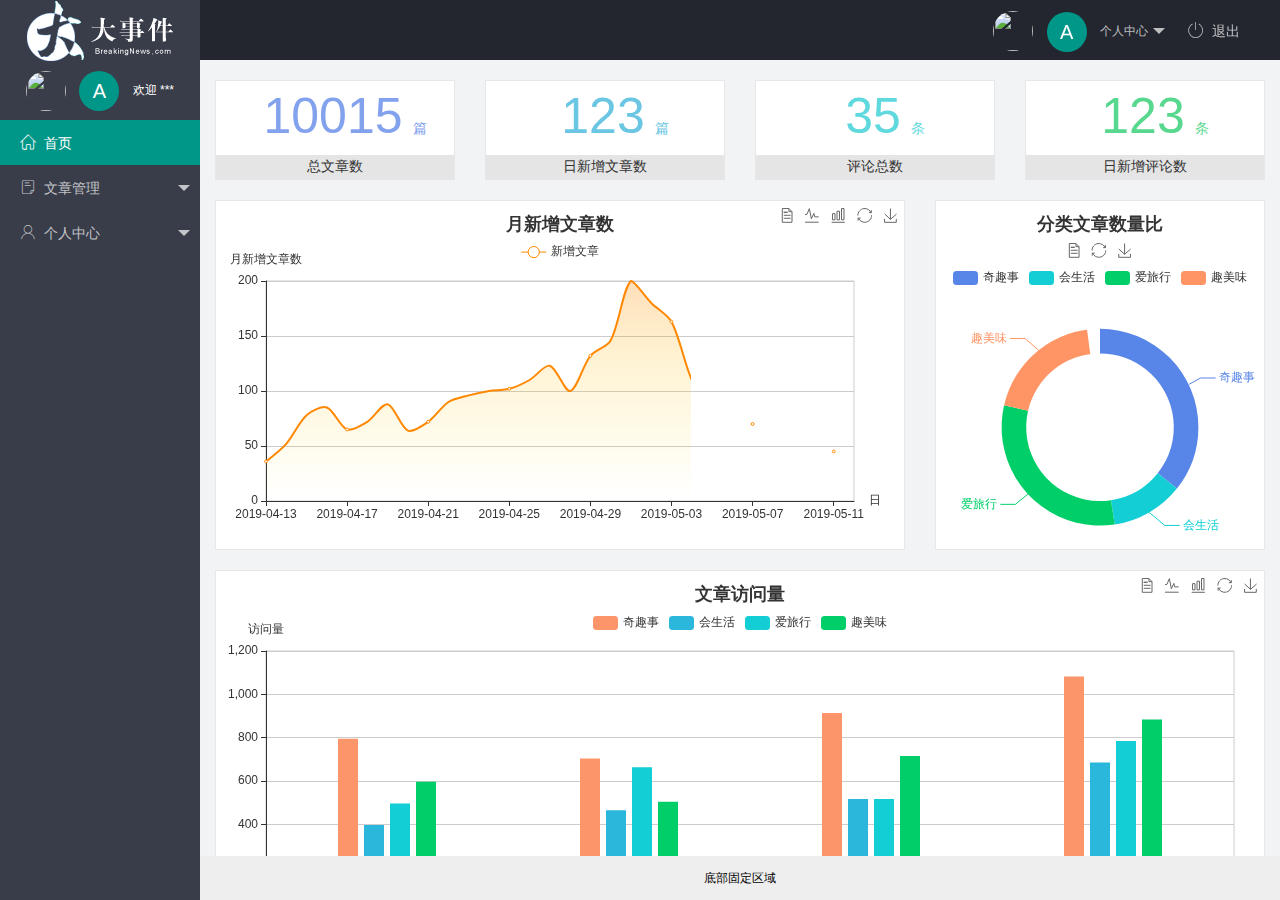
==== index.html @ 22b83db7 "首页内容完成" ====
<!DOCTYPE html>
<html lang="en">

<head>
    <meta charset="UTF-8" />
    <meta http-equiv="X-UA-Compatible" content="IE=edge" />
    <meta name="viewport" content="width=device-width, initial-scale=1.0" />
    <title>Document</title>
    <link rel="stylesheet" href="/assets/lib/layui/css/layui.css" />
    <link rel="stylesheet" href="/assets/fonts/iconfont.css">
    <link rel="stylesheet" href="/assets/css/index.css">
</head>

<body>
    <div class="layui-layout layui-layout-admin">
        <!-- 头部区域 S-->
        <div class="layui-header">
            <div class="layui-logo layui-hide-xs layui-bg-black">
                <img src="/assets/images/logo.png" alt="" />
            </div>

            <ul class="layui-nav layui-layout-right">
                <li class="layui-nav-item layui-hide layui-show-md-inline-block">
                    <a href="javascript:;" class="userinfo">
                        <img src="http://t.cn/RCzsdCq" class="layui-nav-img" />
                        <span class="text-avatar">A</span>
                        个人中心
                    </a>

                    <dl class="layui-nav-child">
                        <dd><a href="">基本资料</a></dd>
                        <dd><a href="">更换头像</a></dd>
                        <dd><a href="">重置密码</a></dd>
                    </dl>
                </li>
                <li class="layui-nav-item" lay-header-event="menuRight" lay-unselect>
                    <a href="javascript:;"><span class="iconfont icon-tuichu"></span>退出</a>
                </li>
            </ul>
        </div>
        <!-- 头部区域 E-->

        <!-- 侧边栏 S-->
        <div class="layui-side layui-bg-black">
            <div class="userinfo">
                <img src="http://t.cn/RCzsdCq" class="layui-nav-img" />
                <span class="text-avatar">A</span>
                <span id="welcome">欢迎 ***</span>
            </div>
            <div class="layui-side-scroll">
                <!-- 左侧导航区域（可配合layui已有的垂直导航） -->
                <ul class="layui-nav layui-nav-tree" lay-shrink="all">
                    <li class="layui-nav-item layui-this">
                        <a href="/home/dashboard.html" target="fm"><span class="iconfont icon-home"></span>首页</a>
                    </li>
                    <li class="layui-nav-item">
                        <a class="" href="javascript:;"><span class="iconfont icon-16"></span>文章管理</a>
                        <dl class="layui-nav-child">
                            <dd><a href="javascript:;"><i class="layui-icon layui-icon-app"></i>文章类别</a></dd>
                            <dd><a href="javascript:;"><i class="layui-icon layui-icon-app"></i>文章列表</a></dd>
                            <dd><a href="javascript:;"><i class="layui-icon layui-icon-app"></i>发布文章</a></dd>
                        </dl>
                    </li>
                    <li class="layui-nav-item">
                        <a href="javascript:;"><span class="iconfont icon-user"></span>个人中心</a>
                        <dl class="layui-nav-child">
                            <dd><a href="javascript:;"><i class="layui-icon layui-icon-app"></i>基本资料</a></dd>
                            <dd><a href="javascript:;"><i class="layui-icon layui-icon-app"></i>更换头像</a></dd>
                            <dd><a href="javascript:;"><i class="layui-icon layui-icon-app"></i>重置密码</a></dd>
                        </dl>
                    </li>
                </ul>
            </div>
        </div>
        <!-- 侧边栏 E-->

        <!-- 主体区域 S-->
        <div class="layui-body">
            <!-- 内容主体区域 -->
            <iframe name="fm" src="/home/dashboard.html" frameborder="0"></iframe>
        </div>
        <!-- 主体区域 E-->

        <!-- 底部区域 S-->
        <div class="layui-footer">
            <!-- 底部固定区域 -->
            底部固定区域
        </div>
        <!-- 底部区域 E-->

    </div>
    <script src="/assets/lib/layui/layui.all.js"></script>
</body>

</html>
---- assets/lib/layui/css/layui.css ----
/** layui-v2.5.5 MIT License By https://www.layui.com */
 .layui-inline,img{display:inline-block;vertical-align:middle}h1,h2,h3,h4,h5,h6{font-weight:400}.layui-edge,.layui-header,.layui-inline,.layui-main{position:relative}.layui-body,.layui-edge,.layui-elip{overflow:hidden}.layui-btn,.layui-edge,.layui-inline,img{vertical-align:middle}.layui-btn,.layui-disabled,.layui-icon,.layui-unselect{-moz-user-select:none;-webkit-user-select:none;-ms-user-select:none}.layui-elip,.layui-form-checkbox span,.layui-form-pane .layui-form-label{text-overflow:ellipsis;white-space:nowrap}.layui-breadcrumb,.layui-tree-btnGroup{visibility:hidden}blockquote,body,button,dd,div,dl,dt,form,h1,h2,h3,h4,h5,h6,input,li,ol,p,pre,td,textarea,th,ul{margin:0;padding:0;-webkit-tap-highlight-color:rgba(0,0,0,0)}a:active,a:hover{outline:0}img{border:none}li{list-style:none}table{border-collapse:collapse;border-spacing:0}h4,h5,h6{font-size:100%}button,input,optgroup,option,select,textarea{font-family:inherit;font-size:inherit;font-style:inherit;font-weight:inherit;outline:0}pre{white-space:pre-wrap;white-space:-moz-pre-wrap;white-space:-pre-wrap;white-space:-o-pre-wrap;word-wrap:break-word}body{line-height:24px;font:14px Helvetica Neue,Helvetica,PingFang SC,Tahoma,Arial,sans-serif}hr{height:1px;margin:10px 0;border:0;clear:both}a{color:#333;text-decoration:none}a:hover{color:#777}a cite{font-style:normal;*cursor:pointer}.layui-border-box,.layui-border-box *{box-sizing:border-box}.layui-box,.layui-box *{box-sizing:content-box}.layui-clear{clear:both;*zoom:1}.layui-clear:after{content:'\20';clear:both;*zoom:1;display:block;height:0}.layui-inline{*display:inline;*zoom:1}.layui-edge{display:inline-block;width:0;height:0;border-width:6px;border-style:dashed;border-color:transparent}.layui-edge-top{top:-4px;border-bottom-color:#999;border-bottom-style:solid}.layui-edge-right{border-left-color:#999;border-left-style:solid}.layui-edge-bottom{top:2px;border-top-color:#999;border-top-style:solid}.layui-edge-left{border-right-color:#999;border-right-style:solid}.layui-disabled,.layui-disabled:hover{color:#d2d2d2!important;cursor:not-allowed!important}.layui-circle{border-radius:100%}.layui-show{display:block!important}.layui-hide{display:none!important}@font-face{font-family:layui-icon;src:url(../font/iconfont.eot?v=250);src:url(../font/iconfont.eot?v=250#iefix) format('embedded-opentype'),url(../font/iconfont.woff2?v=250) format('woff2'),url(../font/iconfont.woff?v=250) format('woff'),url(../font/iconfont.ttf?v=250) format('truetype'),url(../font/iconfont.svg?v=250#layui-icon) format('svg')}.layui-icon{font-family:layui-icon!important;font-size:16px;font-style:normal;-webkit-font-smoothing:antialiased;-moz-osx-font-smoothing:grayscale}.layui-icon-reply-fill:before{content:"\e611"}.layui-icon-set-fill:before{content:"\e614"}.layui-icon-menu-fill:before{content:"\e60f"}.layui-icon-search:before{content:"\e615"}.layui-icon-share:before{content:"\e641"}.layui-icon-set-sm:before{content:"\e620"}.layui-icon-engine:before{content:"\e628"}.layui-icon-close:before{content:"\1006"}.layui-icon-close-fill:before{content:"\1007"}.layui-icon-chart-screen:before{content:"\e629"}.layui-icon-star:before{content:"\e600"}.layui-icon-circle-dot:before{content:"\e617"}.layui-icon-chat:before{content:"\e606"}.layui-icon-release:before{content:"\e609"}.layui-icon-list:before{content:"\e60a"}.layui-icon-chart:before{content:"\e62c"}.layui-icon-ok-circle:before{content:"\1005"}.layui-icon-layim-theme:before{content:"\e61b"}.layui-icon-table:before{content:"\e62d"}.layui-icon-right:before{content:"\e602"}.layui-icon-left:before{content:"\e603"}.layui-icon-cart-simple:before{content:"\e698"}.layui-icon-face-cry:before{content:"\e69c"}.layui-icon-face-smile:before{content:"\e6af"}.layui-icon-survey:before{content:"\e6b2"}.layui-icon-tree:before{content:"\e62e"}.layui-icon-upload-circle:before{content:"\e62f"}.layui-icon-add-circle:before{content:"\e61f"}.layui-icon-download-circle:before{content:"\e601"}.layui-icon-templeate-1:before{content:"\e630"}.layui-icon-util:before{content:"\e631"}.layui-icon-face-surprised:before{content:"\e664"}.layui-icon-edit:before{content:"\e642"}.layui-icon-speaker:before{content:"\e645"}.layui-icon-down:before{content:"\e61a"}.layui-icon-file:before{content:"\e621"}.layui-icon-layouts:before{content:"\e632"}.layui-icon-rate-half:before{content:"\e6c9"}.layui-icon-add-circle-fine:before{content:"\e608"}.layui-icon-prev-circle:before{content:"\e633"}.layui-icon-read:before{content:"\e705"}.layui-icon-404:before{content:"\e61c"}.layui-icon-carousel:before{content:"\e634"}.layui-icon-help:before{content:"\e607"}.layui-icon-code-circle:before{content:"\e635"}.layui-icon-water:before{content:"\e636"}.layui-icon-username:before{content:"\e66f"}.layui-icon-find-fill:before{content:"\e670"}.layui-icon-about:before{content:"\e60b"}.layui-icon-location:before{content:"\e715"}.layui-icon-up:before{content:"\e619"}.layui-icon-pause:before{content:"\e651"}.layui-icon-date:before{content:"\e637"}.layui-icon-layim-uploadfile:before{content:"\e61d"}.layui-icon-delete:before{content:"\e640"}.layui-icon-play:before{content:"\e652"}.layui-icon-top:before{content:"\e604"}.layui-icon-friends:before{content:"\e612"}.layui-icon-refresh-3:before{content:"\e9aa"}.layui-icon-ok:before{content:"\e605"}.layui-icon-layer:before{content:"\e638"}.layui-icon-face-smile-fine:before{content:"\e60c"}.layui-icon-dollar:before{content:"\e659"}.layui-icon-group:before{content:"\e613"}.layui-icon-layim-download:before{content:"\e61e"}.layui-icon-picture-fine:before{content:"\e60d"}.layui-icon-link:before{content:"\e64c"}.layui-icon-diamond:before{content:"\e735"}.layui-icon-log:before{content:"\e60e"}.layui-icon-rate-solid:before{content:"\e67a"}.layui-icon-fonts-del:before{content:"\e64f"}.layui-icon-unlink:before{content:"\e64d"}.layui-icon-fonts-clear:before{content:"\e639"}.layui-icon-triangle-r:before{content:"\e623"}.layui-icon-circle:before{content:"\e63f"}.layui-icon-radio:before{content:"\e643"}.layui-icon-align-center:before{content:"\e647"}.layui-icon-align-right:before{content:"\e648"}.layui-icon-align-left:before{content:"\e649"}.layui-icon-loading-1:before{content:"\e63e"}.layui-icon-return:before{content:"\e65c"}.layui-icon-fonts-strong:before{content:"\e62b"}.layui-icon-upload:before{content:"\e67c"}.layui-icon-dialogue:before{content:"\e63a"}.layui-icon-video:before{content:"\e6ed"}.layui-icon-headset:before{content:"\e6fc"}.layui-icon-cellphone-fine:before{content:"\e63b"}.layui-icon-add-1:before{content:"\e654"}.layui-icon-face-smile-b:before{content:"\e650"}.layui-icon-fonts-html:before{content:"\e64b"}.layui-icon-form:before{content:"\e63c"}.layui-icon-cart:before{content:"\e657"}.layui-icon-camera-fill:before{content:"\e65d"}.layui-icon-tabs:before{content:"\e62a"}.layui-icon-fonts-code:before{content:"\e64e"}.layui-icon-fire:before{content:"\e756"}.layui-icon-set:before{content:"\e716"}.layui-icon-fonts-u:before{content:"\e646"}.layui-icon-triangle-d:before{content:"\e625"}.layui-icon-tips:before{content:"\e702"}.layui-icon-picture:before{content:"\e64a"}.layui-icon-more-vertical:before{content:"\e671"}.layui-icon-flag:before{content:"\e66c"}.layui-icon-loading:before{content:"\e63d"}.layui-icon-fonts-i:before{content:"\e644"}.layui-icon-refresh-1:before{content:"\e666"}.layui-icon-rmb:before{content:"\e65e"}.layui-icon-home:before{content:"\e68e"}.layui-icon-user:before{content:"\e770"}.layui-icon-notice:before{content:"\e667"}.layui-icon-login-weibo:before{content:"\e675"}.layui-icon-voice:before{content:"\e688"}.layui-icon-upload-drag:before{content:"\e681"}.layui-icon-login-qq:before{content:"\e676"}.layui-icon-snowflake:before{content:"\e6b1"}.layui-icon-file-b:before{content:"\e655"}.layui-icon-template:before{content:"\e663"}.layui-icon-auz:before{content:"\e672"}.layui-icon-console:before{content:"\e665"}.layui-icon-app:before{content:"\e653"}.layui-icon-prev:before{content:"\e65a"}.layui-icon-website:before{content:"\e7ae"}.layui-icon-next:before{content:"\e65b"}.layui-icon-component:before{content:"\e857"}.layui-icon-more:before{content:"\e65f"}.layui-icon-login-wechat:before{content:"\e677"}.layui-icon-shrink-right:before{content:"\e668"}.layui-icon-spread-left:before{content:"\e66b"}.layui-icon-camera:before{content:"\e660"}.layui-icon-note:before{content:"\e66e"}.layui-icon-refresh:before{content:"\e669"}.layui-icon-female:before{content:"\e661"}.layui-icon-male:before{content:"\e662"}.layui-icon-password:before{content:"\e673"}.layui-icon-senior:before{content:"\e674"}.layui-icon-theme:before{content:"\e66a"}.layui-icon-tread:before{content:"\e6c5"}.layui-icon-praise:before{content:"\e6c6"}.layui-icon-star-fill:before{content:"\e658"}.layui-icon-rate:before{content:"\e67b"}.layui-icon-template-1:before{content:"\e656"}.layui-icon-vercode:before{content:"\e679"}.layui-icon-cellphone:before{content:"\e678"}.layui-icon-screen-full:before{content:"\e622"}.layui-icon-screen-restore:before{content:"\e758"}.layui-icon-cols:before{content:"\e610"}.layui-icon-export:before{content:"\e67d"}.layui-icon-print:before{content:"\e66d"}.layui-icon-slider:before{content:"\e714"}.layui-icon-addition:before{content:"\e624"}.layui-icon-subtraction:before{content:"\e67e"}.layui-icon-service:before{content:"\e626"}.layui-icon-transfer:before{content:"\e691"}.layui-main{width:1140px;margin:0 auto}.layui-header{z-index:1000;height:60px}.layui-header a:hover{transition:all .5s;-webkit-transition:all .5s}.layui-side{position:fixed;left:0;top:0;bottom:0;z-index:999;width:200px;overflow-x:hidden}.layui-side-scroll{position:relative;width:220px;height:100%;overflow-x:hidden}.layui-body{position:absolute;left:200px;right:0;top:0;bottom:0;z-index:998;width:auto;overflow-y:auto;box-sizing:border-box}.layui-layout-body{overflow:hidden}.layui-layout-admin .layui-header{background-color:#23262E}.layui-layout-admin .layui-side{top:60px;width:200px;overflow-x:hidden}.layui-layout-admin .layui-body{position:fixed;top:60px;bottom:44px}.layui-layout-admin .layui-main{width:auto;margin:0 15px}.layui-layout-admin .layui-footer{position:fixed;left:200px;right:0;bottom:0;height:44px;line-height:44px;padding:0 15px;background-color:#eee}.layui-layout-admin .layui-logo{position:absolute;left:0;top:0;width:200px;height:100%;line-height:60px;text-align:center;color:#009688;font-size:16px}.layui-layout-admin .layui-header .layui-nav{background:0 0}.layui-layout-left{position:absolute!important;left:200px;top:0}.layui-layout-right{position:absolute!important;right:0;top:0}.layui-container{position:relative;margin:0 auto;padding:0 15px;box-sizing:border-box}.layui-fluid{position:relative;margin:0 auto;padding:0 15px}.layui-row:after,.layui-row:before{content:'';display:block;clear:both}.layui-col-lg1,.layui-col-lg10,.layui-col-lg11,.layui-col-lg12,.layui-col-lg2,.layui-col-lg3,.layui-col-lg4,.layui-col-lg5,.layui-col-lg6,.layui-col-lg7,.layui-col-lg8,.layui-col-lg9,.layui-col-md1,.layui-col-md10,.layui-col-md11,.layui-col-md12,.layui-col-md2,.layui-col-md3,.layui-col-md4,.layui-col-md5,.layui-col-md6,.layui-col-md7,.layui-col-md8,.layui-col-md9,.layui-col-sm1,.layui-col-sm10,.layui-col-sm11,.layui-col-sm12,.layui-col-sm2,.layui-col-sm3,.layui-col-sm4,.layui-col-sm5,.layui-col-sm6,.layui-col-sm7,.layui-col-sm8,.layui-col-sm9,.layui-col-xs1,.layui-col-xs10,.layui-col-xs11,.layui-col-xs12,.layui-col-xs2,.layui-col-xs3,.layui-col-xs4,.layui-col-xs5,.layui-col-xs6,.layui-col-xs7,.layui-col-xs8,.layui-col-xs9{position:relative;display:block;box-sizing:border-box}.layui-col-xs1,.layui-col-xs10,.layui-col-xs11,.layui-col-xs12,.layui-col-xs2,.layui-col-xs3,.layui-col-xs4,.layui-col-xs5,.layui-col-xs6,.layui-col-xs7,.layui-col-xs8,.layui-col-xs9{float:left}.layui-col-xs1{width:8.33333333%}.layui-col-xs2{width:16.66666667%}.layui-col-xs3{width:25%}.layui-col-xs4{width:33.33333333%}.layui-col-xs5{width:41.66666667%}.layui-col-xs6{width:50%}.layui-col-xs7{width:58.33333333%}.layui-col-xs8{width:66.66666667%}.layui-col-xs9{width:75%}.layui-col-xs10{width:83.33333333%}.layui-col-xs11{width:91.66666667%}.layui-col-xs12{width:100%}.layui-col-xs-offset1{margin-left:8.33333333%}.layui-col-xs-offset2{margin-left:16.66666667%}.layui-col-xs-offset3{margin-left:25%}.layui-col-xs-offset4{margin-left:33.33333333%}.layui-col-xs-offset5{margin-left:41.66666667%}.layui-col-xs-offset6{margin-left:50%}.layui-col-xs-offset7{margin-left:58.33333333%}.layui-col-xs-offset8{margin-left:66.66666667%}.layui-col-xs-offset9{margin-left:75%}.layui-col-xs-offset10{margin-left:83.33333333%}.layui-col-xs-offset11{margin-left:91.66666667%}.layui-col-xs-offset12{margin-left:100%}@media screen and (max-width:768px){.layui-hide-xs{display:none!important}.layui-show-xs-block{display:block!important}.layui-show-xs-inline{display:inline!important}.layui-show-xs-inline-block{display:inline-block!important}}@media screen and (min-width:768px){.layui-container{width:750px}.layui-hide-sm{display:none!important}.layui-show-sm-block{display:block!important}.layui-show-sm-inline{display:inline!important}.layui-show-sm-inline-block{display:inline-block!important}.layui-col-sm1,.layui-col-sm10,.layui-col-sm11,.layui-col-sm12,.layui-col-sm2,.layui-col-sm3,.layui-col-sm4,.layui-col-sm5,.layui-col-sm6,.layui-col-sm7,.layui-col-sm8,.layui-col-sm9{float:left}.layui-col-sm1{width:8.33333333%}.layui-col-sm2{width:16.66666667%}.layui-col-sm3{width:25%}.layui-col-sm4{width:33.33333333%}.layui-col-sm5{width:41.66666667%}.layui-col-sm6{width:50%}.layui-col-sm7{width:58.33333333%}.layui-col-sm8{width:66.66666667%}.layui-col-sm9{width:75%}.layui-col-sm10{width:83.33333333%}.layui-col-sm11{width:91.66666667%}.layui-col-sm12{width:100%}.layui-col-sm-offset1{margin-left:8.33333333%}.layui-col-sm-offset2{margin-left:16.66666667%}.layui-col-sm-offset3{margin-left:25%}.layui-col-sm-offset4{margin-left:33.33333333%}.layui-col-sm-offset5{margin-left:41.66666667%}.layui-col-sm-offset6{margin-left:50%}.layui-col-sm-offset7{margin-left:58.33333333%}.layui-col-sm-offset8{margin-left:66.66666667%}.layui-col-sm-offset9{margin-left:75%}.layui-col-sm-offset10{margin-left:83.33333333%}.layui-col-sm-offset11{margin-left:91.66666667%}.layui-col-sm-offset12{margin-left:100%}}@media screen and (min-width:992px){.layui-container{width:970px}.layui-hide-md{display:none!important}.layui-show-md-block{display:block!important}.layui-show-md-inline{display:inline!important}.layui-show-md-inline-block{display:inline-block!important}.layui-col-md1,.layui-col-md10,.layui-col-md11,.layui-col-md12,.layui-col-md2,.layui-col-md3,.layui-col-md4,.layui-col-md5,.layui-col-md6,.layui-col-md7,.layui-col-md8,.layui-col-md9{float:left}.layui-col-md1{width:8.33333333%}.layui-col-md2{width:16.66666667%}.layui-col-md3{width:25%}.layui-col-md4{width:33.33333333%}.layui-col-md5{width:41.66666667%}.layui-col-md6{width:50%}.layui-col-md7{width:58.33333333%}.layui-col-md8{width:66.66666667%}.layui-col-md9{width:75%}.layui-col-md10{width:83.33333333%}.layui-col-md11{width:91.66666667%}.layui-col-md12{width:100%}.layui-col-md-offset1{margin-left:8.33333333%}.layui-col-md-offset2{margin-left:16.66666667%}.layui-col-md-offset3{margin-left:25%}.layui-col-md-offset4{margin-left:33.33333333%}.layui-col-md-offset5{margin-left:41.66666667%}.layui-col-md-offset6{margin-left:50%}.layui-col-md-offset7{margin-left:58.33333333%}.layui-col-md-offset8{margin-left:66.66666667%}.layui-col-md-offset9{margin-left:75%}.layui-col-md-offset10{margin-left:83.33333333%}.layui-col-md-offset11{margin-left:91.66666667%}.layui-col-md-offset12{margin-left:100%}}@media screen and (min-width:1200px){.layui-container{width:1170px}.layui-hide-lg{display:none!important}.layui-show-lg-block{display:block!important}.layui-show-lg-inline{display:inline!important}.layui-show-lg-inline-block{display:inline-block!important}.layui-col-lg1,.layui-col-lg10,.layui-col-lg11,.layui-col-lg12,.layui-col-lg2,.layui-col-lg3,.layui-col-lg4,.layui-col-lg5,.layui-col-lg6,.layui-col-lg7,.layui-col-lg8,.layui-col-lg9{float:left}.layui-col-lg1{width:8.33333333%}.layui-col-lg2{width:16.66666667%}.layui-col-lg3{width:25%}.layui-col-lg4{width:33.33333333%}.layui-col-lg5{width:41.66666667%}.layui-col-lg6{width:50%}.layui-col-lg7{width:58.33333333%}.layui-col-lg8{width:66.66666667%}.layui-col-lg9{width:75%}.layui-col-lg10{width:83.33333333%}.layui-col-lg11{width:91.66666667%}.layui-col-lg12{width:100%}.layui-col-lg-offset1{margin-left:8.33333333%}.layui-col-lg-offset2{margin-left:16.66666667%}.layui-col-lg-offset3{margin-left:25%}.layui-col-lg-offset4{margin-left:33.33333333%}.layui-col-lg-offset5{margin-left:41.66666667%}.layui-col-lg-offset6{margin-left:50%}.layui-col-lg-offset7{margin-left:58.33333333%}.layui-col-lg-offset8{margin-left:66.66666667%}.layui-col-lg-offset9{margin-left:75%}.layui-col-lg-offset10{margin-left:83.33333333%}.layui-col-lg-offset11{margin-left:91.66666667%}.layui-col-lg-offset12{margin-left:100%}}.layui-col-space1{margin:-.5px}.layui-col-space1>*{padding:.5px}.layui-col-space3{margin:-1.5px}.layui-col-space3>*{padding:1.5px}.layui-col-space5{margin:-2.5px}.layui-col-space5>*{padding:2.5px}.layui-col-space8{margin:-3.5px}.layui-col-space8>*{padding:3.5px}.layui-col-space10{margin:-5px}.layui-col-space10>*{padding:5px}.layui-col-space12{margin:-6px}.layui-col-space12>*{padding:6px}.layui-col-space15{margin:-7.5px}.layui-col-space15>*{padding:7.5px}.layui-col-space18{margin:-9px}.layui-col-space18>*{padding:9px}.layui-col-space20{margin:-10px}.layui-col-space20>*{padding:10px}.layui-col-space22{margin:-11px}.layui-col-space22>*{padding:11px}.layui-col-space25{margin:-12.5px}.layui-col-space25>*{padding:12.5px}.layui-col-space30{margin:-15px}.layui-col-space30>*{padding:15px}.layui-btn,.layui-input,.layui-select,.layui-textarea,.layui-upload-button{outline:0;-webkit-appearance:none;transition:all .3s;-webkit-transition:all .3s;box-sizing:border-box}.layui-elem-quote{margin-bottom:10px;padding:15px;line-height:22px;border-left:5px solid #009688;border-radius:0 2px 2px 0;background-color:#f2f2f2}.layui-quote-nm{border-style:solid;border-width:1px 1px 1px 5px;background:0 0}.layui-elem-field{margin-bottom:10px;padding:0;border-width:1px;border-style:solid}.layui-elem-field legend{margin-left:20px;padding:0 10px;font-size:20px;font-weight:300}.layui-field-title{margin:10px 0 20px;border-width:1px 0 0}.layui-field-box{padding:10px 15px}.layui-field-title .layui-field-box{padding:10px 0}.layui-progress{position:relative;height:6px;border-radius:20px;background-color:#e2e2e2}.layui-progress-bar{position:absolute;left:0;top:0;width:0;max-width:100%;height:6px;border-radius:20px;text-align:right;background-color:#5FB878;transition:all .3s;-webkit-transition:all .3s}.layui-progress-big,.layui-progress-big .layui-progress-bar{height:18px;line-height:18px}.layui-progress-text{position:relative;top:-20px;line-height:18px;font-size:12px;color:#666}.layui-progress-big .layui-progress-text{position:static;padding:0 10px;color:#fff}.layui-collapse{border-width:1px;border-style:solid;border-radius:2px}.layui-colla-content,.layui-colla-item{border-top-width:1px;border-top-style:solid}.layui-colla-item:first-child{border-top:none}.layui-colla-title{position:relative;height:42px;line-height:42px;padding:0 15px 0 35px;color:#333;background-color:#f2f2f2;cursor:pointer;font-size:14px;overflow:hidden}.layui-colla-content{display:none;padding:10px 15px;line-height:22px;color:#666}.layui-colla-icon{position:absolute;left:15px;top:0;font-size:14px}.layui-card{margin-bottom:15px;border-radius:2px;background-color:#fff;box-shadow:0 1px 2px 0 rgba(0,0,0,.05)}.layui-card:last-child{margin-bottom:0}.layui-card-header{position:relative;height:42px;line-height:42px;padding:0 15px;border-bottom:1px solid #f6f6f6;color:#333;border-radius:2px 2px 0 0;font-size:14px}.layui-bg-black,.layui-bg-blue,.layui-bg-cyan,.layui-bg-green,.layui-bg-orange,.layui-bg-red{color:#fff!important}.layui-card-body{position:relative;padding:10px 15px;line-height:24px}.layui-card-body[pad15]{padding:15px}.layui-card-body[pad20]{padding:20px}.layui-card-body .layui-table{margin:5px 0}.layui-card .layui-tab{margin:0}.layui-panel-window{position:relative;padding:15px;border-radius:0;border-top:5px solid #E6E6E6;background-color:#fff}.layui-auxiliar-moving{position:fixed;left:0;right:0;top:0;bottom:0;width:100%;height:100%;background:0 0;z-index:9999999999}.layui-form-label,.layui-form-mid,.layui-form-select,.layui-input-block,.layui-input-inline,.layui-textarea{position:relative}.layui-bg-red{background-color:#FF5722!important}.layui-bg-orange{background-color:#FFB800!important}.layui-bg-green{background-color:#009688!important}.layui-bg-cyan{background-color:#2F4056!important}.layui-bg-blue{background-color:#1E9FFF!important}.layui-bg-black{background-color:#393D49!important}.layui-bg-gray{background-color:#eee!important;color:#666!important}.layui-badge-rim,.layui-colla-content,.layui-colla-item,.layui-collapse,.layui-elem-field,.layui-form-pane .layui-form-item[pane],.layui-form-pane .layui-form-label,.layui-input,.layui-layedit,.layui-layedit-tool,.layui-quote-nm,.layui-select,.layui-tab-bar,.layui-tab-card,.layui-tab-title,.layui-tab-title .layui-this:after,.layui-textarea{border-color:#e6e6e6}.layui-timeline-item:before,hr{background-color:#e6e6e6}.layui-text{line-height:22px;font-size:14px;color:#666}.layui-text h1,.layui-text h2,.layui-text h3{font-weight:500;color:#333}.layui-text h1{font-size:30px}.layui-text h2{font-size:24px}.layui-text h3{font-size:18px}.layui-text a:not(.layui-btn){color:#01AAED}.layui-text a:not(.layui-btn):hover{text-decoration:underline}.layui-text ul{padding:5px 0 5px 15px}.layui-text ul li{margin-top:5px;list-style-type:disc}.layui-text em,.layui-word-aux{color:#999!important;padding:0 5px!important}.layui-btn{display:inline-block;height:38px;line-height:38px;padding:0 18px;background-color:#009688;color:#fff;white-space:nowrap;text-align:center;font-size:14px;border:none;border-radius:2px;cursor:pointer}.layui-btn:hover{opacity:.8;filter:alpha(opacity=80);color:#fff}.layui-btn:active{opacity:1;filter:alpha(opacity=100)}.layui-btn+.layui-btn{margin-left:10px}.layui-btn-container{font-size:0}.layui-btn-container .layui-btn{margin-right:10px;margin-bottom:10px}.layui-btn-container .layui-btn+.layui-btn{margin-left:0}.layui-table .layui-btn-container .layui-btn{margin-bottom:9px}.layui-btn-radius{border-radius:100px}.layui-btn .layui-icon{margin-right:3px;font-size:18px;vertical-align:bottom;vertical-align:middle\9}.layui-btn-primary{border:1px solid #C9C9C9;background-color:#fff;color:#555}.layui-btn-primary:hover{border-color:#009688;color:#333}.layui-btn-normal{background-color:#1E9FFF}.layui-btn-warm{background-color:#FFB800}.layui-btn-danger{background-color:#FF5722}.layui-btn-checked{background-color:#5FB878}.layui-btn-disabled,.layui-btn-disabled:active,.layui-btn-disabled:hover{border:1px solid #e6e6e6;background-color:#FBFBFB;color:#C9C9C9;cursor:not-allowed;opacity:1}.layui-btn-lg{height:44px;line-height:44px;padding:0 25px;font-size:16px}.layui-btn-sm{height:30px;line-height:30px;padding:0 10px;font-size:12px}.layui-btn-sm i{font-size:16px!important}.layui-btn-xs{height:22px;line-height:22px;padding:0 5px;font-size:12px}.layui-btn-xs i{font-size:14px!important}.layui-btn-group{display:inline-block;vertical-align:middle;font-size:0}.layui-btn-group .layui-btn{margin-left:0!important;margin-right:0!important;border-left:1px solid rgba(255,255,255,.5);border-radius:0}.layui-btn-group .layui-btn-primary{border-left:none}.layui-btn-group .layui-btn-primary:hover{border-color:#C9C9C9;color:#009688}.layui-btn-group .layui-btn:first-child{border-left:none;border-radius:2px 0 0 2px}.layui-btn-group .layui-btn-primary:first-child{border-left:1px solid #c9c9c9}.layui-btn-group .layui-btn:last-child{border-radius:0 2px 2px 0}.layui-btn-group .layui-btn+.layui-btn{margin-left:0}.layui-btn-group+.layui-btn-group{margin-left:10px}.layui-btn-fluid{width:100%}.layui-input,.layui-select,.layui-textarea{height:38px;line-height:1.3;line-height:38px\9;border-width:1px;border-style:solid;background-color:#fff;border-radius:2px}.layui-input::-webkit-input-placeholder,.layui-select::-webkit-input-placeholder,.layui-textarea::-webkit-input-placeholder{line-height:1.3}.layui-input,.layui-textarea{display:block;width:100%;padding-left:10px}.layui-input:hover,.layui-textarea:hover{border-color:#D2D2D2!important}.layui-input:focus,.layui-textarea:focus{border-color:#C9C9C9!important}.layui-textarea{min-height:100px;height:auto;line-height:20px;padding:6px 10px;resize:vertical}.layui-select{padding:0 10px}.layui-form input[type=checkbox],.layui-form input[type=radio],.layui-form select{display:none}.layui-form [lay-ignore]{display:initial}.layui-form-item{margin-bottom:15px;clear:both;*zoom:1}.layui-form-item:after{content:'\20';clear:both;*zoom:1;display:block;height:0}.layui-form-label{float:left;display:block;padding:9px 15px;width:80px;font-weight:400;line-height:20px;text-align:right}.layui-form-label-col{display:block;float:none;padding:9px 0;line-height:20px;text-align:left}.layui-form-item .layui-inline{margin-bottom:5px;margin-right:10px}.layui-input-block{margin-left:110px;min-height:36px}.layui-input-inline{display:inline-block;vertical-align:middle}.layui-form-item .layui-input-inline{float:left;width:190px;margin-right:10px}.layui-form-text .layui-input-inline{width:auto}.layui-form-mid{float:left;display:block;padding:9px 0!important;line-height:20px;margin-right:10px}.layui-form-danger+.layui-form-select .layui-input,.layui-form-danger:focus{border-color:#FF5722!important}.layui-form-select .layui-input{padding-right:30px;cursor:pointer}.layui-form-select .layui-edge{position:absolute;right:10px;top:50%;margin-top:-3px;cursor:pointer;border-width:6px;border-top-color:#c2c2c2;border-top-style:solid;transition:all .3s;-webkit-transition:all .3s}.layui-form-select dl{display:none;position:absolute;left:0;top:42px;padding:5px 0;z-index:899;min-width:100%;border:1px solid #d2d2d2;max-height:300px;overflow-y:auto;background-color:#fff;border-radius:2px;box-shadow:0 2px 4px rgba(0,0,0,.12);box-sizing:border-box}.layui-form-select dl dd,.layui-form-select dl dt{padding:0 10px;line-height:36px;white-space:nowrap;overflow:hidden;text-overflow:ellipsis}.layui-form-select dl dt{font-size:12px;color:#999}.layui-form-select dl dd{cursor:pointer}.layui-form-select dl dd:hover{background-color:#f2f2f2;-webkit-transition:.5s all;transition:.5s all}.layui-form-select .layui-select-group dd{padding-left:20px}.layui-form-select dl dd.layui-select-tips{padding-left:10px!important;color:#999}.layui-form-select dl dd.layui-this{background-color:#5FB878;color:#fff}.layui-form-checkbox,.layui-form-select dl dd.layui-disabled{background-color:#fff}.layui-form-selected dl{display:block}.layui-form-checkbox,.layui-form-checkbox *,.layui-form-switch{display:inline-block;vertical-align:middle}.layui-form-selected .layui-edge{margin-top:-9px;-webkit-transform:rotate(180deg);transform:rotate(180deg);margin-top:-3px\9}:root .layui-form-selected .layui-edge{margin-top:-9px\0/IE9}.layui-form-selectup dl{top:auto;bottom:42px}.layui-select-none{margin:5px 0;text-align:center;color:#999}.layui-select-disabled .layui-disabled{border-color:#eee!important}.layui-select-disabled .layui-edge{border-top-color:#d2d2d2}.layui-form-checkbox{position:relative;height:30px;line-height:30px;margin-right:10px;padding-right:30px;cursor:pointer;font-size:0;-webkit-transition:.1s linear;transition:.1s linear;box-sizing:border-box}.layui-form-checkbox span{padding:0 10px;height:100%;font-size:14px;border-radius:2px 0 0 2px;background-color:#d2d2d2;color:#fff;overflow:hidden}.layui-form-checkbox:hover span{background-color:#c2c2c2}.layui-form-checkbox i{position:absolute;right:0;top:0;width:30px;height:28px;border:1px solid #d2d2d2;border-left:none;border-radius:0 2px 2px 0;color:#fff;font-size:20px;text-align:center}.layui-form-checkbox:hover i{border-color:#c2c2c2;color:#c2c2c2}.layui-form-checked,.layui-form-checked:hover{border-color:#5FB878}.layui-form-checked span,.layui-form-checked:hover span{background-color:#5FB878}.layui-form-checked i,.layui-form-checked:hover i{color:#5FB878}.layui-form-item .layui-form-checkbox{margin-top:4px}.layui-form-checkbox[lay-skin=primary]{height:auto!important;line-height:normal!important;min-width:18px;min-height:18px;border:none!important;margin-right:0;padding-left:28px;padding-right:0;background:0 0}.layui-form-checkbox[lay-skin=primary] span{padding-left:0;padding-right:15px;line-height:18px;background:0 0;color:#666}.layui-form-checkbox[lay-skin=primary] i{right:auto;left:0;width:16px;height:16px;line-height:16px;border:1px solid #d2d2d2;font-size:12px;border-radius:2px;background-color:#fff;-webkit-transition:.1s linear;transition:.1s linear}.layui-form-checkbox[lay-skin=primary]:hover i{border-color:#5FB878;color:#fff}.layui-form-checked[lay-skin=primary] i{border-color:#5FB878!important;background-color:#5FB878;color:#fff}.layui-checkbox-disbaled[lay-skin=primary] span{background:0 0!important;color:#c2c2c2}.layui-checkbox-disbaled[lay-skin=primary]:hover i{border-color:#d2d2d2}.layui-form-item .layui-form-checkbox[lay-skin=primary]{margin-top:10px}.layui-form-switch{position:relative;height:22px;line-height:22px;min-width:35px;padding:0 5px;margin-top:8px;border:1px solid #d2d2d2;border-radius:20px;cursor:pointer;background-color:#fff;-webkit-transition:.1s linear;transition:.1s linear}.layui-form-switch i{position:absolute;left:5px;top:3px;width:16px;height:16px;border-radius:20px;background-color:#d2d2d2;-webkit-transition:.1s linear;transition:.1s linear}.layui-form-switch em{position:relative;top:0;width:25px;margin-left:21px;padding:0!important;text-align:center!important;color:#999!important;font-style:normal!important;font-size:12px}.layui-form-onswitch{border-color:#5FB878;background-color:#5FB878}.layui-checkbox-disbaled,.layui-checkbox-disbaled i{border-color:#e2e2e2!important}.layui-form-onswitch i{left:100%;margin-left:-21px;background-color:#fff}.layui-form-onswitch em{margin-left:5px;margin-right:21px;color:#fff!important}.layui-checkbox-disbaled span{background-color:#e2e2e2!important}.layui-checkbox-disbaled:hover i{color:#fff!important}[lay-radio]{display:none}.layui-form-radio,.layui-form-radio *{display:inline-block;vertical-align:middle}.layui-form-radio{line-height:28px;margin:6px 10px 0 0;padding-right:10px;cursor:pointer;font-size:0}.layui-form-radio *{font-size:14px}.layui-form-radio>i{margin-right:8px;font-size:22px;color:#c2c2c2}.layui-form-radio>i:hover,.layui-form-radioed>i{color:#5FB878}.layui-radio-disbaled>i{color:#e2e2e2!important}.layui-form-pane .layui-form-label{width:110px;padding:8px 15px;height:38px;line-height:20px;border-width:1px;border-style:solid;border-radius:2px 0 0 2px;text-align:center;background-color:#FBFBFB;overflow:hidden;box-sizing:border-box}.layui-form-pane .layui-input-inline{margin-left:-1px}.layui-form-pane .layui-input-block{margin-left:110px;left:-1px}.layui-form-pane .layui-input{border-radius:0 2px 2px 0}.layui-form-pane .layui-form-text .layui-form-label{float:none;width:100%;border-radius:2px;box-sizing:border-box;text-align:left}.layui-form-pane .layui-form-text .layui-input-inline{display:block;margin:0;top:-1px;clear:both}.layui-form-pane .layui-form-text .layui-input-block{margin:0;left:0;top:-1px}.layui-form-pane .layui-form-text .layui-textarea{min-height:100px;border-radius:0 0 2px 2px}.layui-form-pane .layui-form-checkbox{margin:4px 0 4px 10px}.layui-form-pane .layui-form-radio,.layui-form-pane .layui-form-switch{margin-top:6px;margin-left:10px}.layui-form-pane .layui-form-item[pane]{position:relative;border-width:1px;border-style:solid}.layui-form-pane .layui-form-item[pane] .layui-form-label{position:absolute;left:0;top:0;height:100%;border-width:0 1px 0 0}.layui-form-pane .layui-form-item[pane] .layui-input-inline{margin-left:110px}@media screen and (max-width:450px){.layui-form-item .layui-form-label{text-overflow:ellipsis;overflow:hidden;white-space:nowrap}.layui-form-item .layui-inline{display:block;margin-right:0;margin-bottom:20px;clear:both}.layui-form-item .layui-inline:after{content:'\20';clear:both;display:block;height:0}.layui-form-item .layui-input-inline{display:block;float:none;left:-3px;width:auto;margin:0 0 10px 112px}.layui-form-item .layui-input-inline+.layui-form-mid{margin-left:110px;top:-5px;padding:0}.layui-form-item .layui-form-checkbox{margin-right:5px;margin-bottom:5px}}.layui-layedit{border-width:1px;border-style:solid;border-radius:2px}.layui-layedit-tool{padding:3px 5px;border-bottom-width:1px;border-bottom-style:solid;font-size:0}.layedit-tool-fixed{position:fixed;top:0;border-top:1px solid #e2e2e2}.layui-layedit-tool .layedit-tool-mid,.layui-layedit-tool .layui-icon{display:inline-block;vertical-align:middle;text-align:center;font-size:14px}.layui-layedit-tool .layui-icon{position:relative;width:32px;height:30px;line-height:30px;margin:3px 5px;color:#777;cursor:pointer;border-radius:2px}.layui-layedit-tool .layui-icon:hover{color:#393D49}.layui-layedit-tool .layui-icon:active{color:#000}.layui-layedit-tool .layedit-tool-active{background-color:#e2e2e2;color:#000}.layui-layedit-tool .layui-disabled,.layui-layedit-tool .layui-disabled:hover{color:#d2d2d2;cursor:not-allowed}.layui-layedit-tool .layedit-tool-mid{width:1px;height:18px;margin:0 10px;background-color:#d2d2d2}.layedit-tool-html{width:50px!important;font-size:30px!important}.layedit-tool-b,.layedit-tool-code,.layedit-tool-help{font-size:16px!important}.layedit-tool-d,.layedit-tool-face,.layedit-tool-image,.layedit-tool-unlink{font-size:18px!important}.layedit-tool-image input{position:absolute;font-size:0;left:0;top:0;width:100%;height:100%;opacity:.01;filter:Alpha(opacity=1);cursor:pointer}.layui-layedit-iframe iframe{display:block;width:100%}#LAY_layedit_code{overflow:hidden}.layui-laypage{display:inline-block;*display:inline;*zoom:1;vertical-align:middle;margin:10px 0;font-size:0}.layui-laypage>a:first-child,.layui-laypage>a:first-child em{border-radius:2px 0 0 2px}.layui-laypage>a:last-child,.layui-laypage>a:last-child em{border-radius:0 2px 2px 0}.layui-laypage>:first-child{margin-left:0!important}.layui-laypage>:last-child{margin-right:0!important}.layui-laypage a,.layui-laypage button,.layui-laypage input,.layui-laypage select,.layui-laypage span{border:1px solid #e2e2e2}.layui-laypage a,.layui-laypage span{display:inline-block;*display:inline;*zoom:1;vertical-align:middle;padding:0 15px;height:28px;line-height:28px;margin:0 -1px 5px 0;background-color:#fff;color:#333;font-size:12px}.layui-flow-more a *,.layui-laypage input,.layui-table-view select[lay-ignore]{display:inline-block}.layui-laypage a:hover{color:#009688}.layui-laypage em{font-style:normal}.layui-laypage .layui-laypage-spr{color:#999;font-weight:700}.layui-laypage a{text-decoration:none}.layui-laypage .layui-laypage-curr{position:relative}.layui-laypage .layui-laypage-curr em{position:relative;color:#fff}.layui-laypage .layui-laypage-curr .layui-laypage-em{position:absolute;left:-1px;top:-1px;padding:1px;width:100%;height:100%;background-color:#009688}.layui-laypage-em{border-radius:2px}.layui-laypage-next em,.layui-laypage-prev em{font-family:Sim sun;font-size:16px}.layui-laypage .layui-laypage-count,.layui-laypage .layui-laypage-limits,.layui-laypage .layui-laypage-refresh,.layui-laypage .layui-laypage-skip{margin-left:10px;margin-right:10px;padding:0;border:none}.layui-laypage .layui-laypage-limits,.layui-laypage .layui-laypage-refresh{vertical-align:top}.layui-laypage .layui-laypage-refresh i{font-size:18px;cursor:pointer}.layui-laypage select{height:22px;padding:3px;border-radius:2px;cursor:pointer}.layui-laypage .layui-laypage-skip{height:30px;line-height:30px;color:#999}.layui-laypage button,.layui-laypage input{height:30px;line-height:30px;border-radius:2px;vertical-align:top;background-color:#fff;box-sizing:border-box}.layui-laypage input{width:40px;margin:0 10px;padding:0 3px;text-align:center}.layui-laypage input:focus,.layui-laypage select:focus{border-color:#009688!important}.layui-laypage button{margin-left:10px;padding:0 10px;cursor:pointer}.layui-table,.layui-table-view{margin:10px 0}.layui-flow-more{margin:10px 0;text-align:center;color:#999;font-size:14px}.layui-flow-more a{height:32px;line-height:32px}.layui-flow-more a *{vertical-align:top}.layui-flow-more a cite{padding:0 20px;border-radius:3px;background-color:#eee;color:#333;font-style:normal}.layui-flow-more a cite:hover{opacity:.8}.layui-flow-more a i{font-size:30px;color:#737383}.layui-table{width:100%;background-color:#fff;color:#666}.layui-table tr{transition:all .3s;-webkit-transition:all .3s}.layui-table th{text-align:left;font-weight:400}.layui-table tbody tr:hover,.layui-table thead tr,.layui-table-click,.layui-table-header,.layui-table-hover,.layui-table-mend,.layui-table-patch,.layui-table-tool,.layui-table-total,.layui-table-total tr,.layui-table[lay-even] tr:nth-child(even){background-color:#f2f2f2}.layui-table td,.layui-table th,.layui-table-col-set,.layui-table-fixed-r,.layui-table-grid-down,.layui-table-header,.layui-table-page,.layui-table-tips-main,.layui-table-tool,.layui-table-total,.layui-table-view,.layui-table[lay-skin=line],.layui-table[lay-skin=row]{border-width:1px;border-style:solid;border-color:#e6e6e6}.layui-table td,.layui-table th{position:relative;padding:9px 15px;min-height:20px;line-height:20px;font-size:14px}.layui-table[lay-skin=line] td,.layui-table[lay-skin=line] th{border-width:0 0 1px}.layui-table[lay-skin=row] td,.layui-table[lay-skin=row] th{border-width:0 1px 0 0}.layui-table[lay-skin=nob] td,.layui-table[lay-skin=nob] th{border:none}.layui-table img{max-width:100px}.layui-table[lay-size=lg] td,.layui-table[lay-size=lg] th{padding:15px 30px}.layui-table-view .layui-table[lay-size=lg] .layui-table-cell{height:40px;line-height:40px}.layui-table[lay-size=sm] td,.layui-table[lay-size=sm] th{font-size:12px;padding:5px 10px}.layui-table-view .layui-table[lay-size=sm] .layui-table-cell{height:20px;line-height:20px}.layui-table[lay-data]{display:none}.layui-table-box{position:relative;overflow:hidden}.layui-table-view .layui-table{position:relative;width:auto;margin:0}.layui-table-view .layui-table[lay-skin=line]{border-width:0 1px 0 0}.layui-table-view .layui-table[lay-skin=row]{border-width:0 0 1px}.layui-table-view .layui-table td,.layui-table-view .layui-table th{padding:5px 0;border-top:none;border-left:none}.layui-table-view .layui-table th.layui-unselect .layui-table-cell span{cursor:pointer}.layui-table-view .layui-table td{cursor:default}.layui-table-view .layui-table td[data-edit=text]{cursor:text}.layui-table-view .layui-form-checkbox[lay-skin=primary] i{width:18px;height:18px}.layui-table-view .layui-form-radio{line-height:0;padding:0}.layui-table-view .layui-form-radio>i{margin:0;font-size:20px}.layui-table-init{position:absolute;left:0;top:0;width:100%;height:100%;text-align:center;z-index:110}.layui-table-init .layui-icon{position:absolute;left:50%;top:50%;margin:-15px 0 0 -15px;font-size:30px;color:#c2c2c2}.layui-table-header{border-width:0 0 1px;overflow:hidden}.layui-table-header .layui-table{margin-bottom:-1px}.layui-table-tool .layui-inline[lay-event]{position:relative;width:26px;height:26px;padding:5px;line-height:16px;margin-right:10px;text-align:center;color:#333;border:1px solid #ccc;cursor:pointer;-webkit-transition:.5s all;transition:.5s all}.layui-table-tool .layui-inline[lay-event]:hover{border:1px solid #999}.layui-table-tool-temp{padding-right:120px}.layui-table-tool-self{position:absolute;right:17px;top:10px}.layui-table-tool .layui-table-tool-self .layui-inline[lay-event]{margin:0 0 0 10px}.layui-table-tool-panel{position:absolute;top:29px;left:-1px;padding:5px 0;min-width:150px;min-height:40px;border:1px solid #d2d2d2;text-align:left;overflow-y:auto;background-color:#fff;box-shadow:0 2px 4px rgba(0,0,0,.12)}.layui-table-cell,.layui-table-tool-panel li{overflow:hidden;text-overflow:ellipsis;white-space:nowrap}.layui-table-tool-panel li{padding:0 10px;line-height:30px;-webkit-transition:.5s all;transition:.5s all}.layui-table-tool-panel li .layui-form-checkbox[lay-skin=primary]{width:100%;padding-left:28px}.layui-table-tool-panel li:hover{background-color:#f2f2f2}.layui-table-tool-panel li .layui-form-checkbox[lay-skin=primary] i{position:absolute;left:0;top:0}.layui-table-tool-panel li .layui-form-checkbox[lay-skin=primary] span{padding:0}.layui-table-tool .layui-table-tool-self .layui-table-tool-panel{left:auto;right:-1px}.layui-table-col-set{position:absolute;right:0;top:0;width:20px;height:100%;border-width:0 0 0 1px;background-color:#fff}.layui-table-sort{width:10px;height:20px;margin-left:5px;cursor:pointer!important}.layui-table-sort .layui-edge{position:absolute;left:5px;border-width:5px}.layui-table-sort .layui-table-sort-asc{top:3px;border-top:none;border-bottom-style:solid;border-bottom-color:#b2b2b2}.layui-table-sort .layui-table-sort-asc:hover{border-bottom-color:#666}.layui-table-sort .layui-table-sort-desc{bottom:5px;border-bottom:none;border-top-style:solid;border-top-color:#b2b2b2}.layui-table-sort .layui-table-sort-desc:hover{border-top-color:#666}.layui-table-sort[lay-sort=asc] .layui-table-sort-asc{border-bottom-color:#000}.layui-table-sort[lay-sort=desc] .layui-table-sort-desc{border-top-color:#000}.layui-table-cell{height:28px;line-height:28px;padding:0 15px;position:relative;box-sizing:border-box}.layui-table-cell .layui-form-checkbox[lay-skin=primary]{top:-1px;padding:0}.layui-table-cell .layui-table-link{color:#01AAED}.laytable-cell-checkbox,.laytable-cell-numbers,.laytable-cell-radio,.laytable-cell-space{padding:0;text-align:center}.layui-table-body{position:relative;overflow:auto;margin-right:-1px;margin-bottom:-1px}.layui-table-body .layui-none{line-height:26px;padding:15px;text-align:center;color:#999}.layui-table-fixed{position:absolute;left:0;top:0;z-index:101}.layui-table-fixed .layui-table-body{overflow:hidden}.layui-table-fixed-l{box-shadow:0 -1px 8px rgba(0,0,0,.08)}.layui-table-fixed-r{left:auto;right:-1px;border-width:0 0 0 1px;box-shadow:-1px 0 8px rgba(0,0,0,.08)}.layui-table-fixed-r .layui-table-header{position:relative;overflow:visible}.layui-table-mend{position:absolute;right:-49px;top:0;height:100%;width:50px}.layui-table-tool{position:relative;z-index:890;width:100%;min-height:50px;line-height:30px;padding:10px 15px;border-width:0 0 1px}.layui-table-tool .layui-btn-container{margin-bottom:-10px}.layui-table-page,.layui-table-total{border-width:1px 0 0;margin-bottom:-1px;overflow:hidden}.layui-table-page{position:relative;width:100%;padding:7px 7px 0;height:41px;font-size:12px;white-space:nowrap}.layui-table-page>div{height:26px}.layui-table-page .layui-laypage{margin:0}.layui-table-page .layui-laypage a,.layui-table-page .layui-laypage span{height:26px;line-height:26px;margin-bottom:10px;border:none;background:0 0}.layui-table-page .layui-laypage a,.layui-table-page .layui-laypage span.layui-laypage-curr{padding:0 12px}.layui-table-page .layui-laypage span{margin-left:0;padding:0}.layui-table-page .layui-laypage .layui-laypage-prev{margin-left:-7px!important}.layui-table-page .layui-laypage .layui-laypage-curr .layui-laypage-em{left:0;top:0;padding:0}.layui-table-page .layui-laypage button,.layui-table-page .layui-laypage input{height:26px;line-height:26px}.layui-table-page .layui-laypage input{width:40px}.layui-table-page .layui-laypage button{padding:0 10px}.layui-table-page select{height:18px}.layui-table-patch .layui-table-cell{padding:0;width:30px}.layui-table-edit{position:absolute;left:0;top:0;width:100%;height:100%;padding:0 14px 1px;border-radius:0;box-shadow:1px 1px 20px rgba(0,0,0,.15)}.layui-table-edit:focus{border-color:#5FB878!important}select.layui-table-edit{padding:0 0 0 10px;border-color:#C9C9C9}.layui-table-view .layui-form-checkbox,.layui-table-view .layui-form-radio,.layui-table-view .layui-form-switch{top:0;margin:0;box-sizing:content-box}.layui-table-view .layui-form-checkbox{top:-1px;height:26px;line-height:26px}.layui-table-view .layui-form-checkbox i{height:26px}.layui-table-grid .layui-table-cell{overflow:visible}.layui-table-grid-down{position:absolute;top:0;right:0;width:26px;height:100%;padding:5px 0;border-width:0 0 0 1px;text-align:center;background-color:#fff;color:#999;cursor:pointer}.layui-table-grid-down .layui-icon{position:absolute;top:50%;left:50%;margin:-8px 0 0 -8px}.layui-table-grid-down:hover{background-color:#fbfbfb}body .layui-table-tips .layui-layer-content{background:0 0;padding:0;box-shadow:0 1px 6px rgba(0,0,0,.12)}.layui-table-tips-main{margin:-44px 0 0 -1px;max-height:150px;padding:8px 15px;font-size:14px;overflow-y:scroll;background-color:#fff;color:#666}.layui-table-tips-c{position:absolute;right:-3px;top:-13px;width:20px;height:20px;padding:3px;cursor:pointer;background-color:#666;border-radius:50%;color:#fff}.layui-table-tips-c:hover{background-color:#777}.layui-table-tips-c:before{position:relative;right:-2px}.layui-upload-file{display:none!important;opacity:.01;filter:Alpha(opacity=1)}.layui-upload-drag,.layui-upload-form,.layui-upload-wrap{display:inline-block}.layui-upload-list{margin:10px 0}.layui-upload-choose{padding:0 10px;color:#999}.layui-upload-drag{position:relative;padding:30px;border:1px dashed #e2e2e2;background-color:#fff;text-align:center;cursor:pointer;color:#999}.layui-upload-drag .layui-icon{font-size:50px;color:#009688}.layui-upload-drag[lay-over]{border-color:#009688}.layui-upload-iframe{position:absolute;width:0;height:0;border:0;visibility:hidden}.layui-upload-wrap{position:relative;vertical-align:middle}.layui-upload-wrap .layui-upload-file{display:block!important;position:absolute;left:0;top:0;z-index:10;font-size:100px;width:100%;height:100%;opacity:.01;filter:Alpha(opacity=1);cursor:pointer}.layui-transfer-active,.layui-transfer-box{display:inline-block;vertical-align:middle}.layui-transfer-box,.layui-transfer-header,.layui-transfer-search{border-width:0;border-style:solid;border-color:#e6e6e6}.layui-transfer-box{position:relative;border-width:1px;width:200px;height:360px;border-radius:2px;background-color:#fff}.layui-transfer-box .layui-form-checkbox{width:100%;margin:0!important}.layui-transfer-header{height:38px;line-height:38px;padding:0 10px;border-bottom-width:1px}.layui-transfer-search{position:relative;padding:10px;border-bottom-width:1px}.layui-transfer-search .layui-input{height:32px;padding-left:30px;font-size:12px}.layui-transfer-search .layui-icon-search{position:absolute;left:20px;top:50%;margin-top:-8px;color:#666}.layui-transfer-active{margin:0 15px}.layui-transfer-active .layui-btn{display:block;margin:0;padding:0 15px;background-color:#5FB878;border-color:#5FB878;color:#fff}.layui-transfer-active .layui-btn-disabled{background-color:#FBFBFB;border-color:#e6e6e6;color:#C9C9C9}.layui-transfer-active .layui-btn:first-child{margin-bottom:15px}.layui-transfer-active .layui-btn .layui-icon{margin:0;font-size:14px!important}.layui-transfer-data{padding:5px 0;overflow:auto}.layui-transfer-data li{height:32px;line-height:32px;padding:0 10px}.layui-transfer-data li:hover{background-color:#f2f2f2;transition:.5s all}.layui-transfer-data .layui-none{padding:15px 10px;text-align:center;color:#999}.layui-nav{position:relative;padding:0 20px;background-color:#393D49;color:#fff;border-radius:2px;font-size:0;box-sizing:border-box}.layui-nav *{font-size:14px}.layui-nav .layui-nav-item{position:relative;display:inline-block;*display:inline;*zoom:1;vertical-align:middle;line-height:60px}.layui-nav .layui-nav-item a{display:block;padding:0 20px;color:#fff;color:rgba(255,255,255,.7);transition:all .3s;-webkit-transition:all .3s}.layui-nav .layui-this:after,.layui-nav-bar,.layui-nav-tree .layui-nav-itemed:after{position:absolute;left:0;top:0;width:0;height:5px;background-color:#5FB878;transition:all .2s;-webkit-transition:all .2s}.layui-nav-bar{z-index:1000}.layui-nav .layui-nav-item a:hover,.layui-nav .layui-this a{color:#fff}.layui-nav .layui-this:after{content:'';top:auto;bottom:0;width:100%}.layui-nav-img{width:30px;height:30px;margin-right:10px;border-radius:50%}.layui-nav .layui-nav-more{content:'';width:0;height:0;border-style:solid dashed dashed;border-color:#fff transparent transparent;overflow:hidden;cursor:pointer;transition:all .2s;-webkit-transition:all .2s;position:absolute;top:50%;right:3px;margin-top:-3px;border-width:6px;border-top-color:rgba(255,255,255,.7)}.layui-nav .layui-nav-mored,.layui-nav-itemed>a .layui-nav-more{margin-top:-9px;border-style:dashed dashed solid;border-color:transparent transparent #fff}.layui-nav-child{display:none;position:absolute;left:0;top:65px;min-width:100%;line-height:36px;padding:5px 0;box-shadow:0 2px 4px rgba(0,0,0,.12);border:1px solid #d2d2d2;background-color:#fff;z-index:100;border-radius:2px;white-space:nowrap}.layui-nav .layui-nav-child a{color:#333}.layui-nav .layui-nav-child a:hover{background-color:#f2f2f2;color:#000}.layui-nav-child dd{position:relative}.layui-nav .layui-nav-child dd.layui-this a,.layui-nav-child dd.layui-this{background-color:#5FB878;color:#fff}.layui-nav-child dd.layui-this:after{display:none}.layui-nav-tree{width:200px;padding:0}.layui-nav-tree .layui-nav-item{display:block;width:100%;line-height:45px}.layui-nav-tree .layui-nav-item a{position:relative;height:45px;line-height:45px;text-overflow:ellipsis;overflow:hidden;white-space:nowrap}.layui-nav-tree .layui-nav-item a:hover{background-color:#4E5465}.layui-nav-tree .layui-nav-bar{width:5px;height:0;background-color:#009688}.layui-nav-tree .layui-nav-child dd.layui-this,.layui-nav-tree .layui-nav-child dd.layui-this a,.layui-nav-tree .layui-this,.layui-nav-tree .layui-this>a,.layui-nav-tree .layui-this>a:hover{background-color:#009688;color:#fff}.layui-nav-tree .layui-this:after{display:none}.layui-nav-itemed>a,.layui-nav-tree .layui-nav-title a,.layui-nav-tree .layui-nav-title a:hover{color:#fff!important}.layui-nav-tree .layui-nav-child{position:relative;z-index:0;top:0;border:none;box-shadow:none}.layui-nav-tree .layui-nav-child a{height:40px;line-height:40px;color:#fff;color:rgba(255,255,255,.7)}.layui-nav-tree .layui-nav-child,.layui-nav-tree .layui-nav-child a:hover{background:0 0;color:#fff}.layui-nav-tree .layui-nav-more{right:10px}.layui-nav-itemed>.layui-nav-child{display:block;padding:0;background-color:rgba(0,0,0,.3)!important}.layui-nav-itemed>.layui-nav-child>.layui-this>.layui-nav-child{display:block}.layui-nav-side{position:fixed;top:0;bottom:0;left:0;overflow-x:hidden;z-index:999}.layui-bg-blue .layui-nav-bar,.layui-bg-blue .layui-nav-itemed:after,.layui-bg-blue .layui-this:after{background-color:#93D1FF}.layui-bg-blue .layui-nav-child dd.layui-this{background-color:#1E9FFF}.layui-bg-blue .layui-nav-itemed>a,.layui-nav-tree.layui-bg-blue .layui-nav-title a,.layui-nav-tree.layui-bg-blue .layui-nav-title a:hover{background-color:#007DDB!important}.layui-breadcrumb{font-size:0}.layui-breadcrumb>*{font-size:14px}.layui-breadcrumb a{color:#999!important}.layui-breadcrumb a:hover{color:#5FB878!important}.layui-breadcrumb a cite{color:#666;font-style:normal}.layui-breadcrumb span[lay-separator]{margin:0 10px;color:#999}.layui-tab{margin:10px 0;text-align:left!important}.layui-tab[overflow]>.layui-tab-title{overflow:hidden}.layui-tab-title{position:relative;left:0;height:40px;white-space:nowrap;font-size:0;border-bottom-width:1px;border-bottom-style:solid;transition:all .2s;-webkit-transition:all .2s}.layui-tab-title li{display:inline-block;*display:inline;*zoom:1;vertical-align:middle;font-size:14px;transition:all .2s;-webkit-transition:all .2s;position:relative;line-height:40px;min-width:65px;padding:0 15px;text-align:center;cursor:pointer}.layui-tab-title li a{display:block}.layui-tab-title .layui-this{color:#000}.layui-tab-title .layui-this:after{position:absolute;left:0;top:0;content:'';width:100%;height:41px;border-width:1px;border-style:solid;border-bottom-color:#fff;border-radius:2px 2px 0 0;box-sizing:border-box;pointer-events:none}.layui-tab-bar{position:absolute;right:0;top:0;z-index:10;width:30px;height:39px;line-height:39px;border-width:1px;border-style:solid;border-radius:2px;text-align:center;background-color:#fff;cursor:pointer}.layui-tab-bar .layui-icon{position:relative;display:inline-block;top:3px;transition:all .3s;-webkit-transition:all .3s}.layui-tab-item{display:none}.layui-tab-more{padding-right:30px;height:auto!important;white-space:normal!important}.layui-tab-more li.layui-this:after{border-bottom-color:#e2e2e2;border-radius:2px}.layui-tab-more .layui-tab-bar .layui-icon{top:-2px;top:3px\9;-webkit-transform:rotate(180deg);transform:rotate(180deg)}:root .layui-tab-more .layui-tab-bar .layui-icon{top:-2px\0/IE9}.layui-tab-content{padding:10px}.layui-tab-title li .layui-tab-close{position:relative;display:inline-block;width:18px;height:18px;line-height:20px;margin-left:8px;top:1px;text-align:center;font-size:14px;color:#c2c2c2;transition:all .2s;-webkit-transition:all .2s}.layui-tab-title li .layui-tab-close:hover{border-radius:2px;background-color:#FF5722;color:#fff}.layui-tab-brief>.layui-tab-title .layui-this{color:#009688}.layui-tab-brief>.layui-tab-more li.layui-this:after,.layui-tab-brief>.layui-tab-title .layui-this:after{border:none;border-radius:0;border-bottom:2px solid #5FB878}.layui-tab-brief[overflow]>.layui-tab-title .layui-this:after{top:-1px}.layui-tab-card{border-width:1px;border-style:solid;border-radius:2px;box-shadow:0 2px 5px 0 rgba(0,0,0,.1)}.layui-tab-card>.layui-tab-title{background-color:#f2f2f2}.layui-tab-card>.layui-tab-title li{margin-right:-1px;margin-left:-1px}.layui-tab-card>.layui-tab-title .layui-this{background-color:#fff}.layui-tab-card>.layui-tab-title .layui-this:after{border-top:none;border-width:1px;border-bottom-color:#fff}.layui-tab-card>.layui-tab-title .layui-tab-bar{height:40px;line-height:40px;border-radius:0;border-top:none;border-right:none}.layui-tab-card>.layui-tab-more .layui-this{background:0 0;color:#5FB878}.layui-tab-card>.layui-tab-more .layui-this:after{border:none}.layui-timeline{padding-left:5px}.layui-timeline-item{position:relative;padding-bottom:20px}.layui-timeline-axis{position:absolute;left:-5px;top:0;z-index:10;width:20px;height:20px;line-height:20px;background-color:#fff;color:#5FB878;border-radius:50%;text-align:center;cursor:pointer}.layui-timeline-axis:hover{color:#FF5722}.layui-timeline-item:before{content:'';position:absolute;left:5px;top:0;z-index:0;width:1px;height:100%}.layui-timeline-item:last-child:before{display:none}.layui-timeline-item:first-child:before{display:block}.layui-timeline-content{padding-left:25px}.layui-timeline-title{position:relative;margin-bottom:10px}.layui-badge,.layui-badge-dot,.layui-badge-rim{position:relative;display:inline-block;padding:0 6px;font-size:12px;text-align:center;background-color:#FF5722;color:#fff;border-radius:2px}.layui-badge{height:18px;line-height:18px}.layui-badge-dot{width:8px;height:8px;padding:0;border-radius:50%}.layui-badge-rim{height:18px;line-height:18px;border-width:1px;border-style:solid;background-color:#fff;color:#666}.layui-btn .layui-badge,.layui-btn .layui-badge-dot{margin-left:5px}.layui-nav .layui-badge,.layui-nav .layui-badge-dot{position:absolute;top:50%;margin:-8px 6px 0}.layui-tab-title .layui-badge,.layui-tab-title .layui-badge-dot{left:5px;top:-2px}.layui-carousel{position:relative;left:0;top:0;background-color:#f8f8f8}.layui-carousel>[carousel-item]{position:relative;width:100%;height:100%;overflow:hidden}.layui-carousel>[carousel-item]:before{position:absolute;content:'\e63d';left:50%;top:50%;width:100px;line-height:20px;margin:-10px 0 0 -50px;text-align:center;color:#c2c2c2;font-family:layui-icon!important;font-size:30px;font-style:normal;-webkit-font-smoothing:antialiased;-moz-osx-font-smoothing:grayscale}.layui-carousel>[carousel-item]>*{display:none;position:absolute;left:0;top:0;width:100%;height:100%;background-color:#f8f8f8;transition-duration:.3s;-webkit-transition-duration:.3s}.layui-carousel-updown>*{-webkit-transition:.3s ease-in-out up;transition:.3s ease-in-out up}.layui-carousel-arrow{display:none\9;opacity:0;position:absolute;left:10px;top:50%;margin-top:-18px;width:36px;height:36px;line-height:36px;text-align:center;font-size:20px;border:0;border-radius:50%;background-color:rgba(0,0,0,.2);color:#fff;-webkit-transition-duration:.3s;transition-duration:.3s;cursor:pointer}.layui-carousel-arrow[lay-type=add]{left:auto!important;right:10px}.layui-carousel:hover .layui-carousel-arrow[lay-type=add],.layui-carousel[lay-arrow=always] .layui-carousel-arrow[lay-type=add]{right:20px}.layui-carousel[lay-arrow=always] .layui-carousel-arrow{opacity:1;left:20px}.layui-carousel[lay-arrow=none] .layui-carousel-arrow{display:none}.layui-carousel-arrow:hover,.layui-carousel-ind ul:hover{background-color:rgba(0,0,0,.35)}.layui-carousel:hover .layui-carousel-arrow{display:block\9;opacity:1;left:20px}.layui-carousel-ind{position:relative;top:-35px;width:100%;line-height:0!important;text-align:center;font-size:0}.layui-carousel[lay-indicator=outside]{margin-bottom:30px}.layui-carousel[lay-indicator=outside] .layui-carousel-ind{top:10px}.layui-carousel[lay-indicator=outside] .layui-carousel-ind ul{background-color:rgba(0,0,0,.5)}.layui-carousel[lay-indicator=none] .layui-carousel-ind{display:none}.layui-carousel-ind ul{display:inline-block;padding:5px;background-color:rgba(0,0,0,.2);border-radius:10px;-webkit-transition-duration:.3s;transition-duration:.3s}.layui-carousel-ind li{display:inline-block;width:10px;height:10px;margin:0 3px;font-size:14px;background-color:#e2e2e2;background-color:rgba(255,255,255,.5);border-radius:50%;cursor:pointer;-webkit-transition-duration:.3s;transition-duration:.3s}.layui-carousel-ind li:hover{background-color:rgba(255,255,255,.7)}.layui-carousel-ind li.layui-this{background-color:#fff}.layui-carousel>[carousel-item]>.layui-carousel-next,.layui-carousel>[carousel-item]>.layui-carousel-prev,.layui-carousel>[carousel-item]>.layui-this{display:block}.layui-carousel>[carousel-item]>.layui-this{left:0}.layui-carousel>[carousel-item]>.layui-carousel-prev{left:-100%}.layui-carousel>[carousel-item]>.layui-carousel-next{left:100%}.layui-carousel>[carousel-item]>.layui-carousel-next.layui-carousel-left,.layui-carousel>[carousel-item]>.layui-carousel-prev.layui-carousel-right{left:0}.layui-carousel>[carousel-item]>.layui-this.layui-carousel-left{left:-100%}.layui-carousel>[carousel-item]>.layui-this.layui-carousel-right{left:100%}.layui-carousel[lay-anim=updown] .layui-carousel-arrow{left:50%!important;top:20px;margin:0 0 0 -18px}.layui-carousel[lay-anim=updown]>[carousel-item]>*,.layui-carousel[lay-anim=fade]>[carousel-item]>*{left:0!important}.layui-carousel[lay-anim=updown] .layui-carousel-arrow[lay-type=add]{top:auto!important;bottom:20px}.layui-carousel[lay-anim=updown] .layui-carousel-ind{position:absolute;top:50%;right:20px;width:auto;height:auto}.layui-carousel[lay-anim=updown] .layui-carousel-ind ul{padding:3px 5px}.layui-carousel[lay-anim=updown] .layui-carousel-ind li{display:block;margin:6px 0}.layui-carousel[lay-anim=updown]>[carousel-item]>.layui-this{top:0}.layui-carousel[lay-anim=updown]>[carousel-item]>.layui-carousel-prev{top:-100%}.layui-carousel[lay-anim=updown]>[carousel-item]>.layui-carousel-next{top:100%}.layui-carousel[lay-anim=updown]>[carousel-item]>.layui-carousel-next.layui-carousel-left,.layui-carousel[lay-anim=updown]>[carousel-item]>.layui-carousel-prev.layui-carousel-right{top:0}.layui-carousel[lay-anim=updown]>[carousel-item]>.layui-this.layui-carousel-left{top:-100%}.layui-carousel[lay-anim=updown]>[carousel-item]>.layui-this.layui-carousel-right{top:100%}.layui-carousel[lay-anim=fade]>[carousel-item]>.layui-carousel-next,.layui-carousel[lay-anim=fade]>[carousel-item]>.layui-carousel-prev{opacity:0}.layui-carousel[lay-anim=fade]>[carousel-item]>.layui-carousel-next.layui-carousel-left,.layui-carousel[lay-anim=fade]>[carousel-item]>.layui-carousel-prev.layui-carousel-right{opacity:1}.layui-carousel[lay-anim=fade]>[carousel-item]>.layui-this.layui-carousel-left,.layui-carousel[lay-anim=fade]>[carousel-item]>.layui-this.layui-carousel-right{opacity:0}.layui-fixbar{position:fixed;right:15px;bottom:15px;z-index:999999}.layui-fixbar li{width:50px;height:50px;line-height:50px;margin-bottom:1px;text-align:center;cursor:pointer;font-size:30px;background-color:#9F9F9F;color:#fff;border-radius:2px;opacity:.95}.layui-fixbar li:hover{opacity:.85}.layui-fixbar li:active{opacity:1}.layui-fixbar .layui-fixbar-top{display:none;font-size:40px}body .layui-util-face{border:none;background:0 0}body .layui-util-face .layui-layer-content{padding:0;background-color:#fff;color:#666;box-shadow:none}.layui-util-face .layui-layer-TipsG{display:none}.layui-util-face ul{position:relative;width:372px;padding:10px;border:1px solid #D9D9D9;background-color:#fff;box-shadow:0 0 20px rgba(0,0,0,.2)}.layui-util-face ul li{cursor:pointer;float:left;border:1px solid #e8e8e8;height:22px;width:26px;overflow:hidden;margin:-1px 0 0 -1px;padding:4px 2px;text-align:center}.layui-util-face ul li:hover{position:relative;z-index:2;border:1px solid #eb7350;background:#fff9ec}.layui-code{position:relative;margin:10px 0;padding:15px;line-height:20px;border:1px solid #ddd;border-left-width:6px;background-color:#F2F2F2;color:#333;font-family:Courier New;font-size:12px}.layui-rate,.layui-rate *{display:inline-block;vertical-align:middle}.layui-rate{padding:10px 5px 10px 0;font-size:0}.layui-rate li i.layui-icon{font-size:20px;color:#FFB800;margin-right:5px;transition:all .3s;-webkit-transition:all .3s}.layui-rate li i:hover{cursor:pointer;transform:scale(1.12);-webkit-transform:scale(1.12)}.layui-rate[readonly] li i:hover{cursor:default;transform:scale(1)}.layui-colorpicker{width:26px;height:26px;border:1px solid #e6e6e6;padding:5px;border-radius:2px;line-height:24px;display:inline-block;cursor:pointer;transition:all .3s;-webkit-transition:all .3s}.layui-colorpicker:hover{border-color:#d2d2d2}.layui-colorpicker.layui-colorpicker-lg{width:34px;height:34px;line-height:32px}.layui-colorpicker.layui-colorpicker-sm{width:24px;height:24px;line-height:22px}.layui-colorpicker.layui-colorpicker-xs{width:22px;height:22px;line-height:20px}.layui-colorpicker-trigger-bgcolor{display:block;background:url([data-uri]);border-radius:2px}.layui-colorpicker-trigger-span{display:block;height:100%;box-sizing:border-box;border:1px solid rgba(0,0,0,.15);border-radius:2px;text-align:center}.layui-colorpicker-trigger-i{display:inline-block;color:#FFF;font-size:12px}.layui-colorpicker-trigger-i.layui-icon-close{color:#999}.layui-colorpicker-main{position:absolute;z-index:66666666;width:280px;padding:7px;background:#FFF;border:1px solid #d2d2d2;border-radius:2px;box-shadow:0 2px 4px rgba(0,0,0,.12)}.layui-colorpicker-main-wrapper{height:180px;position:relative}.layui-colorpicker-basis{width:260px;height:100%;position:relative}.layui-colorpicker-basis-white{width:100%;height:100%;position:absolute;top:0;left:0;background:linear-gradient(90deg,#FFF,hsla(0,0%,100%,0))}.layui-colorpicker-basis-black{width:100%;height:100%;position:absolute;top:0;left:0;background:linear-gradient(0deg,#000,transparent)}.layui-colorpicker-basis-cursor{width:10px;height:10px;border:1px solid #FFF;border-radius:50%;position:absolute;top:-3px;right:-3px;cursor:pointer}.layui-colorpicker-side{position:absolute;top:0;right:0;width:12px;height:100%;background:linear-gradient(red,#FF0,#0F0,#0FF,#00F,#F0F,red)}.layui-colorpicker-side-slider{width:100%;height:5px;box-shadow:0 0 1px #888;box-sizing:border-box;background:#FFF;border-radius:1px;border:1px solid #f0f0f0;cursor:pointer;position:absolute;left:0}.layui-colorpicker-main-alpha{display:none;height:12px;margin-top:7px;background:url([data-uri])}.layui-colorpicker-alpha-bgcolor{height:100%;position:relative}.layui-colorpicker-alpha-slider{width:5px;height:100%;box-shadow:0 0 1px #888;box-sizing:border-box;background:#FFF;border-radius:1px;border:1px solid #f0f0f0;cursor:pointer;position:absolute;top:0}.layui-colorpicker-main-pre{padding-top:7px;font-size:0}.layui-colorpicker-pre{width:20px;height:20px;border-radius:2px;display:inline-block;margin-left:6px;margin-bottom:7px;cursor:pointer}.layui-colorpicker-pre:nth-child(11n+1){margin-left:0}.layui-colorpicker-pre-isalpha{background:url([data-uri])}.layui-colorpicker-pre.layui-this{box-shadow:0 0 3px 2px rgba(0,0,0,.15)}.layui-colorpicker-pre>div{height:100%;border-radius:2px}.layui-colorpicker-main-input{text-align:right;padding-top:7px}.layui-colorpicker-main-input .layui-btn-container .layui-btn{margin:0 0 0 10px}.layui-colorpicker-main-input div.layui-inline{float:left;margin-right:10px;font-size:14px}.layui-colorpicker-main-input input.layui-input{width:150px;height:30px;color:#666}.layui-slider{height:4px;background:#e2e2e2;border-radius:3px;position:relative;cursor:pointer}.layui-slider-bar{border-radius:3px;position:absolute;height:100%}.layui-slider-step{position:absolute;top:0;width:4px;height:4px;border-radius:50%;background:#FFF;-webkit-transform:translateX(-50%);transform:translateX(-50%)}.layui-slider-wrap{width:36px;height:36px;position:absolute;top:-16px;-webkit-transform:translateX(-50%);transform:translateX(-50%);z-index:10;text-align:center}.layui-slider-wrap-btn{width:12px;height:12px;border-radius:50%;background:#FFF;display:inline-block;vertical-align:middle;cursor:pointer;transition:.3s}.layui-slider-wrap:after{content:"";height:100%;display:inline-block;vertical-align:middle}.layui-slider-wrap-btn.layui-slider-hover,.layui-slider-wrap-btn:hover{transform:scale(1.2)}.layui-slider-wrap-btn.layui-disabled:hover{transform:scale(1)!important}.layui-slider-tips{position:absolute;top:-42px;z-index:66666666;white-space:nowrap;display:none;-webkit-transform:translateX(-50%);transform:translateX(-50%);color:#FFF;background:#000;border-radius:3px;height:25px;line-height:25px;padding:0 10px}.layui-slider-tips:after{content:'';position:absolute;bottom:-12px;left:50%;margin-left:-6px;width:0;height:0;border-width:6px;border-style:solid;border-color:#000 transparent transparent}.layui-slider-input{width:70px;height:32px;border:1px solid #e6e6e6;border-radius:3px;font-size:16px;line-height:32px;position:absolute;right:0;top:-15px}.layui-slider-input-btn{display:none;position:absolute;top:0;right:0;width:20px;height:100%;border-left:1px solid #d2d2d2}.layui-slider-input-btn i{cursor:pointer;position:absolute;right:0;bottom:0;width:20px;height:50%;font-size:12px;line-height:16px;text-align:center;color:#999}.layui-slider-input-btn i:first-child{top:0;border-bottom:1px solid #d2d2d2}.layui-slider-input-txt{height:100%;font-size:14px}.layui-slider-input-txt input{height:100%;border:none}.layui-slider-input-btn i:hover{color:#009688}.layui-slider-vertical{width:4px;margin-left:34px}.layui-slider-vertical .layui-slider-bar{width:4px}.layui-slider-vertical .layui-slider-step{top:auto;left:0;-webkit-transform:translateY(50%);transform:translateY(50%)}.layui-slider-vertical .layui-slider-wrap{top:auto;left:-16px;-webkit-transform:translateY(50%);transform:translateY(50%)}.layui-slider-vertical .layui-slider-tips{top:auto;left:2px}@media \0screen{.layui-slider-wrap-btn{margin-left:-20px}.layui-slider-vertical .layui-slider-wrap-btn{margin-left:0;margin-bottom:-20px}.layui-slider-vertical .layui-slider-tips{margin-left:-8px}.layui-slider>span{margin-left:8px}}.layui-tree{line-height:22px}.layui-tree .layui-form-checkbox{margin:0!important}.layui-tree-set{width:100%;position:relative}.layui-tree-pack{display:none;padding-left:20px;position:relative}.layui-tree-iconClick,.layui-tree-main{display:inline-block;vertical-align:middle}.layui-tree-line .layui-tree-pack{padding-left:27px}.layui-tree-line .layui-tree-set .layui-tree-set:after{content:'';position:absolute;top:14px;left:-9px;width:17px;height:0;border-top:1px dotted #c0c4cc}.layui-tree-entry{position:relative;padding:3px 0;height:20px;white-space:nowrap}.layui-tree-entry:hover{background-color:#eee}.layui-tree-line .layui-tree-entry:hover{background-color:rgba(0,0,0,0)}.layui-tree-line .layui-tree-entry:hover .layui-tree-txt{color:#999;text-decoration:underline;transition:.3s}.layui-tree-main{cursor:pointer;padding-right:10px}.layui-tree-line .layui-tree-set:before{content:'';position:absolute;top:0;left:-9px;width:0;height:100%;border-left:1px dotted #c0c4cc}.layui-tree-line .layui-tree-set.layui-tree-setLineShort:before{height:13px}.layui-tree-line .layui-tree-set.layui-tree-setHide:before{height:0}.layui-tree-iconClick{position:relative;height:20px;line-height:20px;margin:0 10px;color:#c0c4cc}.layui-tree-icon{height:12px;line-height:12px;width:12px;text-align:center;border:1px solid #c0c4cc}.layui-tree-iconClick .layui-icon{font-size:18px}.layui-tree-icon .layui-icon{font-size:12px;color:#666}.layui-tree-iconArrow{padding:0 5px}.layui-tree-iconArrow:after{content:'';position:absolute;left:4px;top:3px;z-index:100;width:0;height:0;border-width:5px;border-style:solid;border-color:transparent transparent transparent #c0c4cc;transition:.5s}.layui-tree-btnGroup,.layui-tree-editInput{position:relative;vertical-align:middle;display:inline-block}.layui-tree-spread>.layui-tree-entry>.layui-tree-iconClick>.layui-tree-iconArrow:after{transform:rotate(90deg) translate(3px,4px)}.layui-tree-txt{display:inline-block;vertical-align:middle;color:#555}.layui-tree-search{margin-bottom:15px;color:#666}.layui-tree-btnGroup .layui-icon{display:inline-block;vertical-align:middle;padding:0 2px;cursor:pointer}.layui-tree-btnGroup .layui-icon:hover{color:#999;transition:.3s}.layui-tree-entry:hover .layui-tree-btnGroup{visibility:visible}.layui-tree-editInput{height:20px;line-height:20px;padding:0 3px;border:none;background-color:rgba(0,0,0,.05)}.layui-tree-emptyText{text-align:center;color:#999}.layui-anim{-webkit-animation-duration:.3s;animation-duration:.3s;-webkit-animation-fill-mode:both;animation-fill-mode:both}.layui-anim.layui-icon{display:inline-block}.layui-anim-loop{-webkit-animation-iteration-count:infinite;animation-iteration-count:infinite}.layui-trans,.layui-trans a{transition:all .3s;-webkit-transition:all .3s}@-webkit-keyframes layui-rotate{from{-webkit-transform:rotate(0)}to{-webkit-transform:rotate(360deg)}}@keyframes layui-rotate{from{transform:rotate(0)}to{transform:rotate(360deg)}}.layui-anim-rotate{-webkit-animation-name:layui-rotate;animation-name:layui-rotate;-webkit-animation-duration:1s;animation-duration:1s;-webkit-animation-timing-function:linear;animation-timing-function:linear}@-webkit-keyframes layui-up{from{-webkit-transform:translate3d(0,100%,0);opacity:.3}to{-webkit-transform:translate3d(0,0,0);opacity:1}}@keyframes layui-up{from{transform:translate3d(0,100%,0);opacity:.3}to{transform:translate3d(0,0,0);opacity:1}}.layui-anim-up{-webkit-animation-name:layui-up;animation-name:layui-up}@-webkit-keyframes layui-upbit{from{-webkit-transform:translate3d(0,30px,0);opacity:.3}to{-webkit-transform:translate3d(0,0,0);opacity:1}}@keyframes layui-upbit{from{transform:translate3d(0,30px,0);opacity:.3}to{transform:translate3d(0,0,0);opacity:1}}.layui-anim-upbit{-webkit-animation-name:layui-upbit;animation-name:layui-upbit}@-webkit-keyframes layui-scale{0%{opacity:.3;-webkit-transform:scale(.5)}100%{opacity:1;-webkit-transform:scale(1)}}@keyframes layui-scale{0%{opacity:.3;-ms-transform:scale(.5);transform:scale(.5)}100%{opacity:1;-ms-transform:scale(1);transform:scale(1)}}.layui-anim-scale{-webkit-animation-name:layui-scale;animation-name:layui-scale}@-webkit-keyframes layui-scale-spring{0%{opacity:.5;-webkit-transform:scale(.5)}80%{opacity:.8;-webkit-transform:scale(1.1)}100%{opacity:1;-webkit-transform:scale(1)}}@keyframes layui-scale-spring{0%{opacity:.5;transform:scale(.5)}80%{opacity:.8;transform:scale(1.1)}100%{opacity:1;transform:scale(1)}}.layui-anim-scaleSpring{-webkit-animation-name:layui-scale-spring;animation-name:layui-scale-spring}@-webkit-keyframes layui-fadein{0%{opacity:0}100%{opacity:1}}@keyframes layui-fadein{0%{opacity:0}100%{opacity:1}}.layui-anim-fadein{-webkit-animation-name:layui-fadein;animation-name:layui-fadein}@-webkit-keyframes layui-fadeout{0%{opacity:1}100%{opacity:0}}@keyframes layui-fadeout{0%{opacity:1}100%{opacity:0}}.layui-anim-fadeout{-webkit-animation-name:layui-fadeout;animation-name:layui-fadeout}
---- assets/fonts/iconfont.css ----
@font-face {font-family: "iconfont";
  src: url('iconfont.eot?t=1576139966484'); /* IE9 */
  src: url('iconfont.eot?t=1576139966484#iefix') format('embedded-opentype'), /* IE6-IE8 */
  url('[data-uri]') format('woff2'),
  url('iconfont.woff?t=1576139966484') format('woff'),
  url('iconfont.ttf?t=1576139966484') format('truetype'), /* chrome, firefox, opera, Safari, Android, iOS 4.2+ */
  url('iconfont.svg?t=1576139966484#iconfont') format('svg'); /* iOS 4.1- */
}

.iconfont {
  font-family: "iconfont" !important;
  font-size: 16px;
  font-style: normal;
  -webkit-font-smoothing: antialiased;
  -moz-osx-font-smoothing: grayscale;
}

.icon-home:before {
  content: "\e6a9";
}

.icon-user:before {
  content: "\e614";
}

.icon-pinglun:before {
  content: "\e616";
}

.icon-tuichu:before {
  content: "\e865";
}

.icon-16:before {
  content: "\e615";
}
---- assets/css/index.css ----
.layui-footer {
    text-align: center;
    font-size: 12px;
  }
  .iconfont {
    margin-right: 8px;
  }
  
  .layui-icon {
    margin-right: 8px;
    margin-left: 20px;
  }
  iframe {
    width: 100%;
    height: 100%;
  }
  
  .layui-body {
    overflow: hidden;
  }
  a {
    transition: none !important;
  }
  .userinfo {
    height: 60px;
    line-height: 60px;
    text-align: center;
    font-size: 12px;
    user-select: none;
  }
  
  .layui-side-scroll .userinfo {
    border-bottom: 1px solid #282b33;
  }
  
  .layui-nav-img {
    width: 40px;
    height: 40px;
  }
  
  .text-avatar {
    display: inline-block;
    width: 40px;
    height: 40px;
    background-color: #009688;
    border-radius: 50%;
    line-height: 40px;
    text-align: center;
    font-size: 20px;
    color: #fff;
    position: relative;
    top: 4px;
    margin-right: 10px;
  }
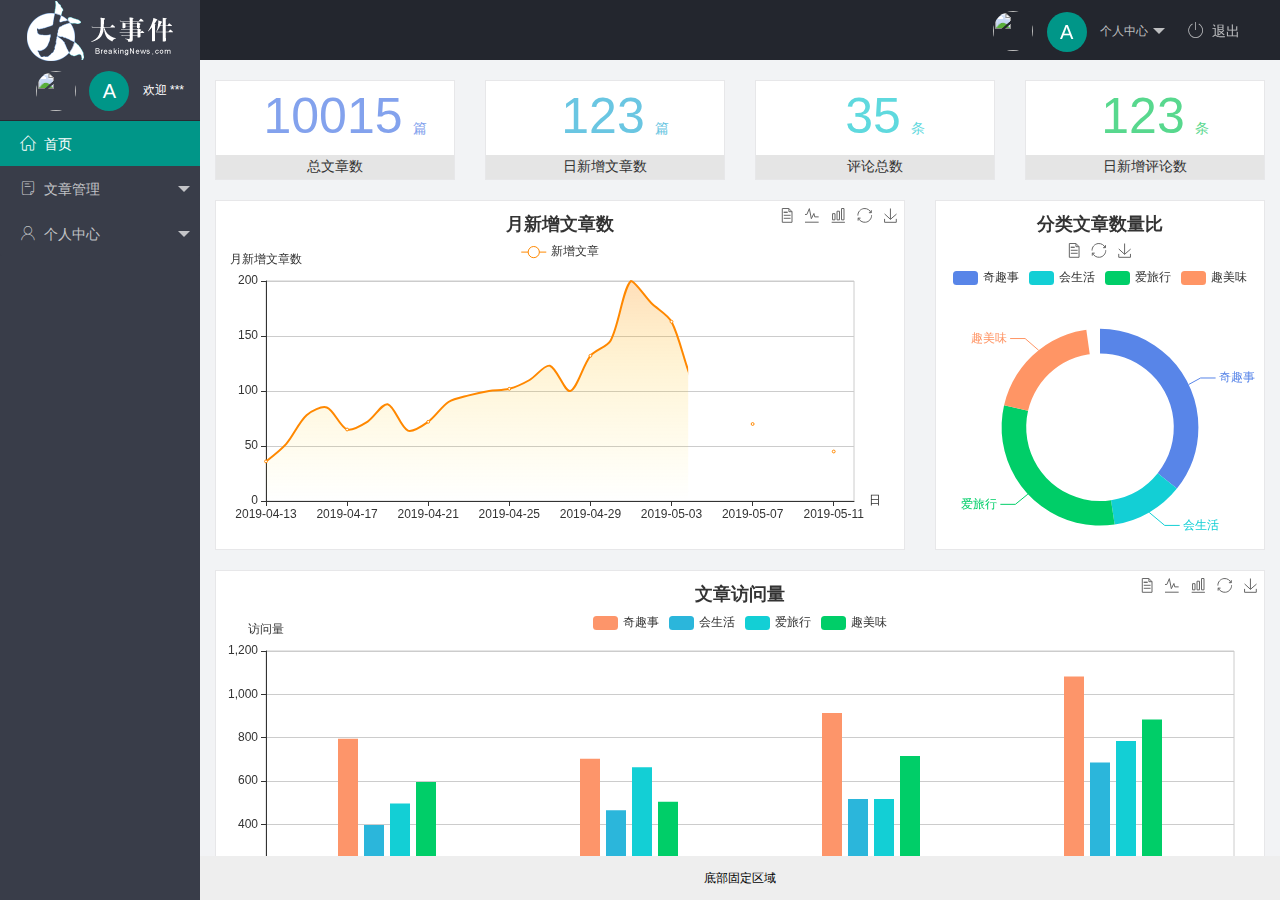
==== commit 8a710f5f: "完成了主页内容" ====
--- a/index.html
+++ b/index.html
@@ -34,7 +34,7 @@
                     </dl>
                 </li>
                 <li class="layui-nav-item" lay-header-event="menuRight" lay-unselect>
-                    <a href="javascript:;"><span class="iconfont icon-tuichu"></span>退出</a>
+                    <a href="javascript:;" id="logoutbtn"><span class="iconfont icon-tuichu"></span>退出</a>
                 </li>
             </ul>
         </div>
@@ -42,12 +42,13 @@
 
         <!-- 侧边栏 S-->
         <div class="layui-side layui-bg-black">
-            <div class="userinfo">
-                <img src="http://t.cn/RCzsdCq" class="layui-nav-img" />
-                <span class="text-avatar">A</span>
-                <span id="welcome">欢迎 ***</span>
-            </div>
+           
             <div class="layui-side-scroll">
+                <div class="userinfo">
+                    <img src="http://t.cn/RCzsdCq" class="layui-nav-img" />
+                    <span class="text-avatar">A</span>
+                    <span id="welcome">欢迎 ***</span>
+                </div>
                 <!-- 左侧导航区域（可配合layui已有的垂直导航） -->
                 <ul class="layui-nav layui-nav-tree" lay-shrink="all">
                     <li class="layui-nav-item layui-this">
@@ -90,6 +91,9 @@
 
     </div>
     <script src="/assets/lib/layui/layui.all.js"></script>
+    <script src="/assets/lib/jquery.js"></script>
+    <script src="/assets/js/baseAPI.js"></script>
+    <script src="/assets/js/index.js"></script>
 </body>
 
 </html>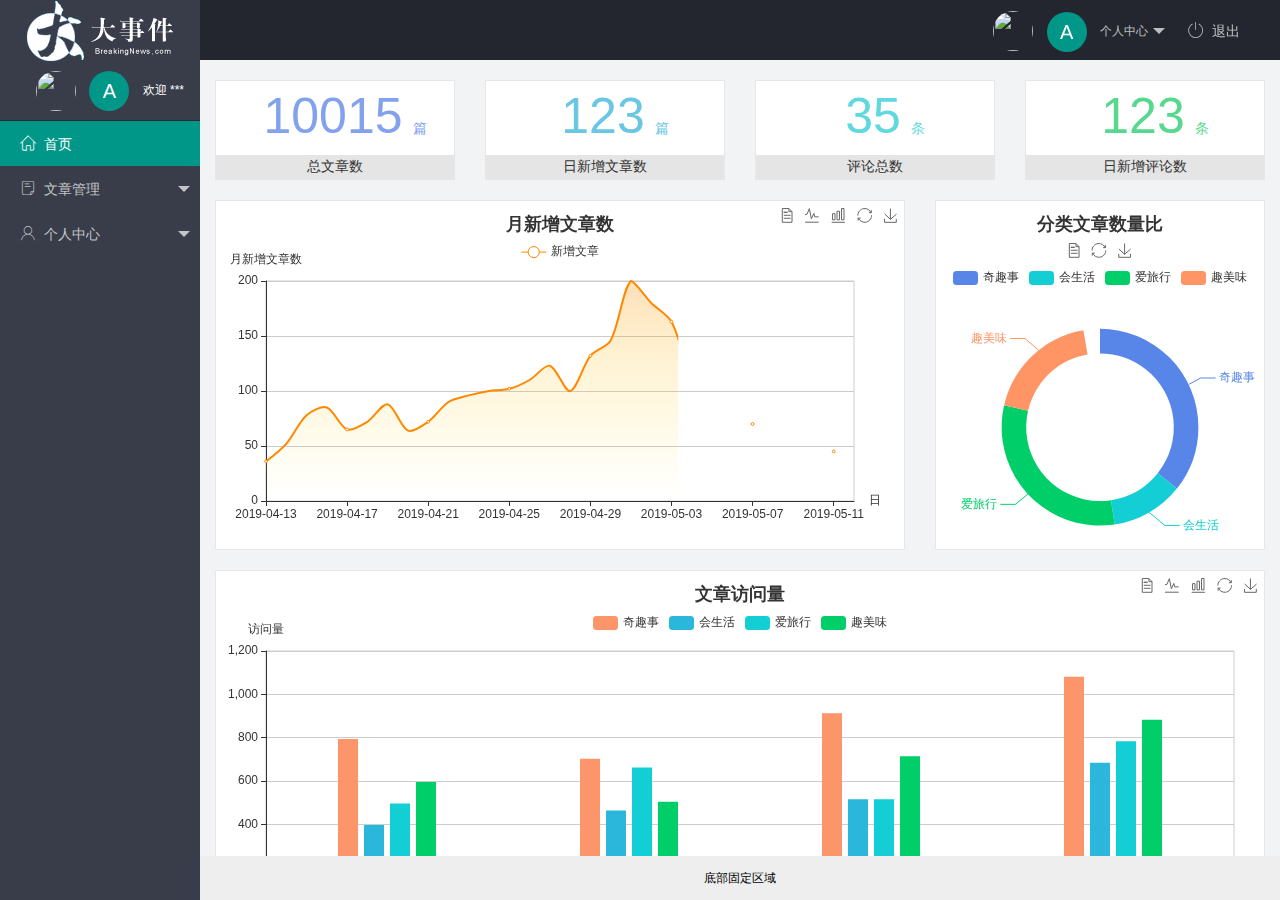
==== commit 80f401ec: "完成了用户user模块" ====
--- a/index.html
+++ b/index.html
@@ -28,9 +28,9 @@
                     </a>
 
                     <dl class="layui-nav-child">
-                        <dd><a href="">基本资料</a></dd>
-                        <dd><a href="">更换头像</a></dd>
-                        <dd><a href="">重置密码</a></dd>
+                        <dd><a href="/user/user_info.html" target="fm">基本资料</a></dd>
+                        <dd><a href="/user/user_avatar.html" target="fm">更换头像</a></dd>
+                        <dd><a href="/user/user_pwd.html" target="fm">重置密码</a></dd>
                     </dl>
                 </li>
                 <li class="layui-nav-item" lay-header-event="menuRight" lay-unselect>
@@ -42,7 +42,7 @@
 
         <!-- 侧边栏 S-->
         <div class="layui-side layui-bg-black">
-           
+
             <div class="layui-side-scroll">
                 <div class="userinfo">
                     <img src="http://t.cn/RCzsdCq" class="layui-nav-img" />
@@ -65,9 +65,12 @@
                     <li class="layui-nav-item">
                         <a href="javascript:;"><span class="iconfont icon-user"></span>个人中心</a>
                         <dl class="layui-nav-child">
-                            <dd><a href="javascript:;"><i class="layui-icon layui-icon-app"></i>基本资料</a></dd>
-                            <dd><a href="javascript:;"><i class="layui-icon layui-icon-app"></i>更换头像</a></dd>
-                            <dd><a href="javascript:;"><i class="layui-icon layui-icon-app"></i>重置密码</a></dd>
+                            <dd><a href="/user/user_info.html" target="fm"><i
+                                        class="layui-icon layui-icon-app"></i>基本资料</a></dd>
+                            <a href="/user/user_avatar.html" target="fm"><i
+                                    class="layui-icon layui-icon-app"></i>更换头像</a>
+                            <dd><a href="/user/user_pwd.html" target="fm"><i
+                                        class="layui-icon layui-icon-app"></i>重置密码</a></dd>
                         </dl>
                     </li>
                 </ul>
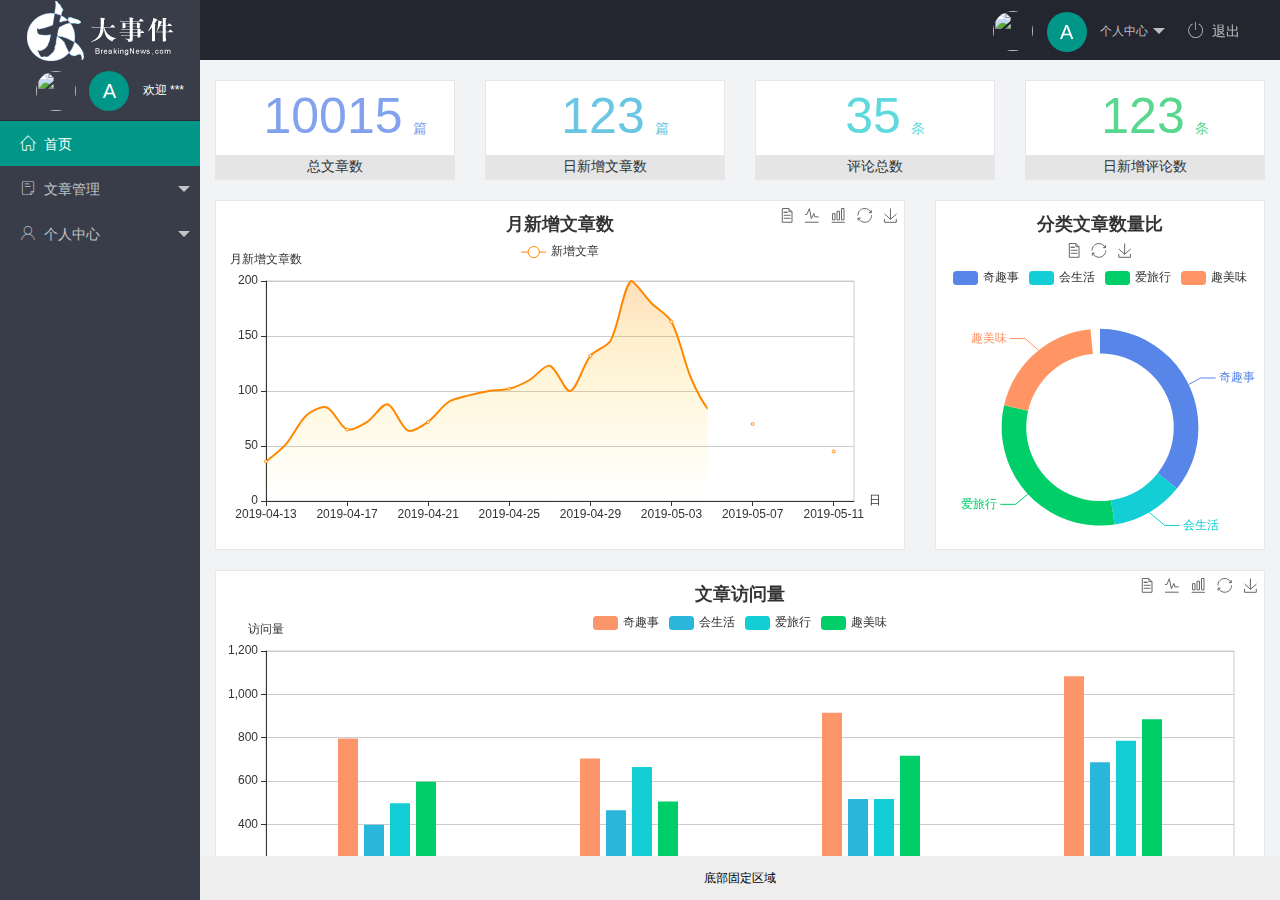
==== commit 1b0f18dd: "完成了文章模块" ====
--- a/index.html
+++ b/index.html
@@ -57,9 +57,9 @@
                     <li class="layui-nav-item">
                         <a class="" href="javascript:;"><span class="iconfont icon-16"></span>文章管理</a>
                         <dl class="layui-nav-child">
-                            <dd><a href="javascript:;"><i class="layui-icon layui-icon-app"></i>文章类别</a></dd>
-                            <dd><a href="javascript:;"><i class="layui-icon layui-icon-app"></i>文章列表</a></dd>
-                            <dd><a href="javascript:;"><i class="layui-icon layui-icon-app"></i>发布文章</a></dd>
+                            <dd><a href="/article/art_cate.html" target="fm"><i class="layui-icon layui-icon-app"></i>文章类别</a></dd>
+                            <dd><a href="/article/art_list.html" target="fm"><i class="layui-icon layui-icon-app"></i>文章列表</a></dd>
+                            <dd><a href="/article/art_pub.html" target="fm"><i class="layui-icon layui-icon-app"></i>发布文章</a></dd>
                         </dl>
                     </li>
                     <li class="layui-nav-item">
